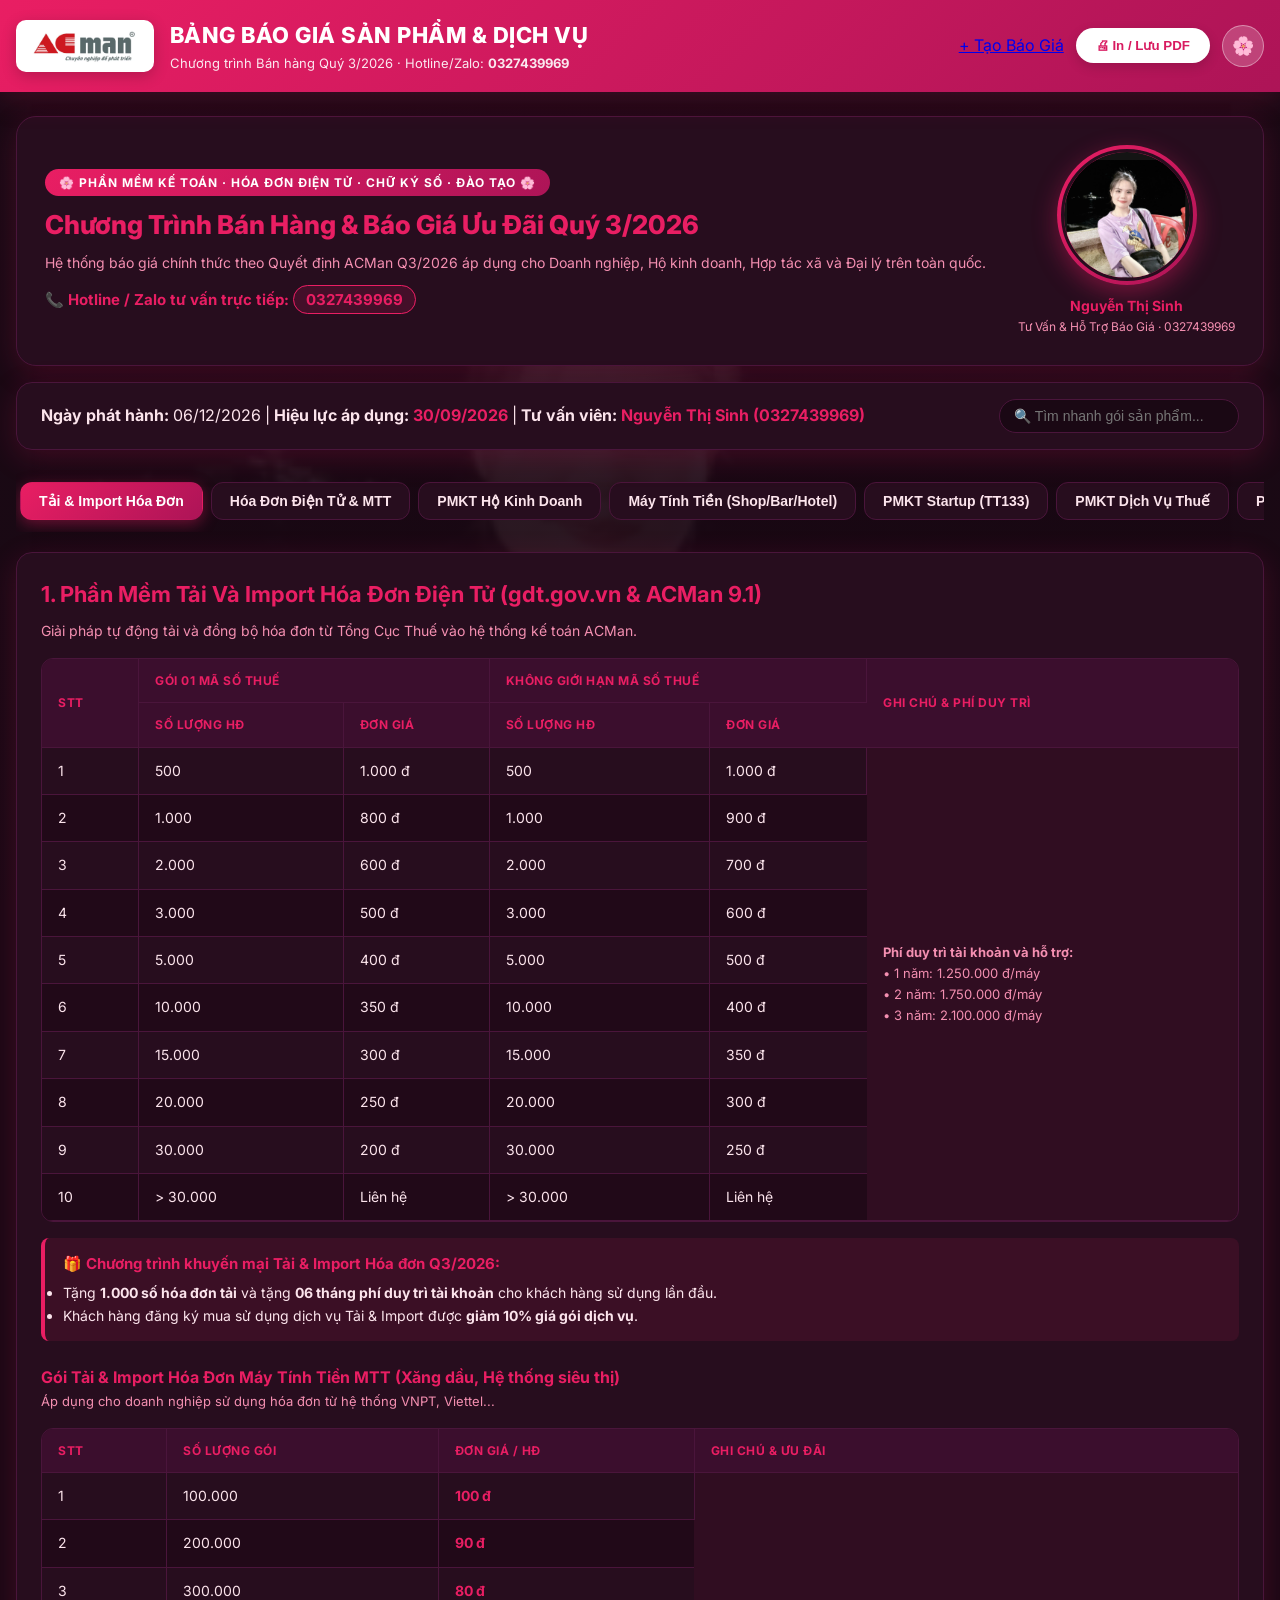
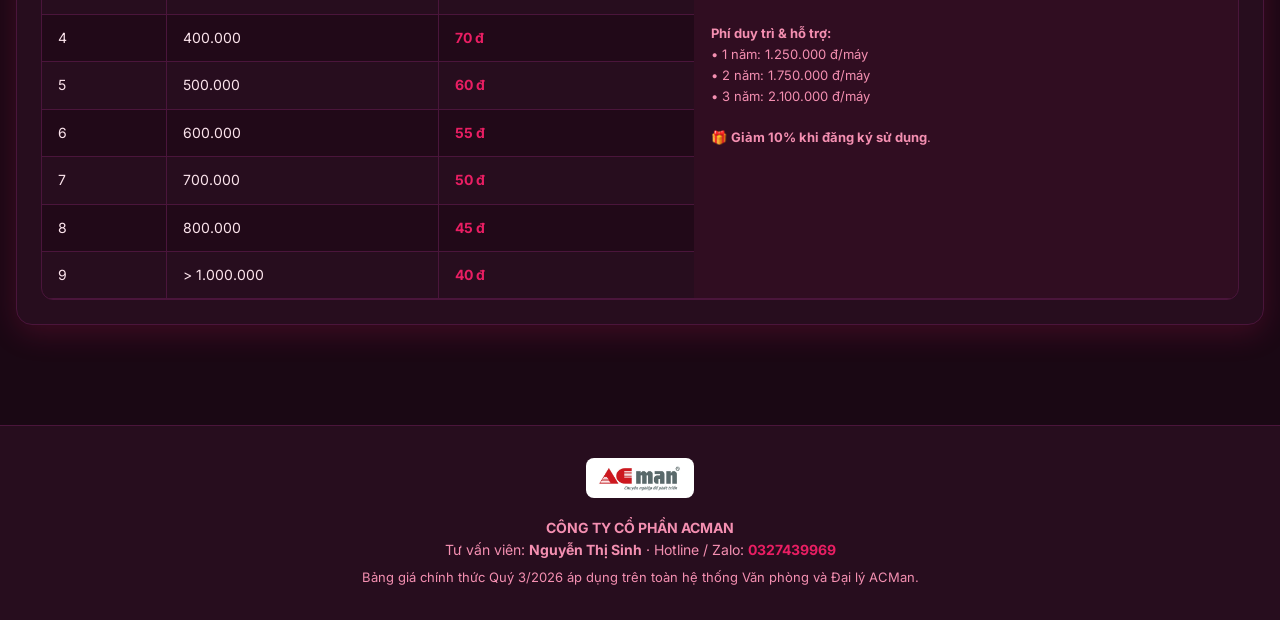
==== index.html @ 2ea43ef1 "Add files via upload" ====
<!DOCTYPE html>
<html lang="vi">
<head>
  <meta charset="UTF-8">
  <meta name="viewport" content="width=device-width, initial-scale=1.0">
  <title>BẢNG BÁO GIÁ ACMAN - QUÝ 3/2026 (HỒNG CÁNH SEN)</title>
  <link rel="preconnect" href="https://fonts.googleapis.com">
  <link href="https://fonts.googleapis.com/css2?family=Inter:wght@400;500;600;700;800&display=swap" rel="stylesheet">
  <link rel="stylesheet" href="assets/style.css">
</head>
<body>

  <!-- HEADER HEADER HỒNG CÁNH SEN DÙNG LOGO MỚI -->
  <header class="site-header">
    <div class="container">
      <div class="brand-row">
        <div class="brand-title">
          <img src="assets/logo.png" alt="ACMan Logo - Chuyên nghiệp để phát triển" class="header-logo-img">
          <div class="brand-text">
            <h1>BẢNG BÁO GIÁ SẢN PHẨM & DỊCH VỤ</h1>
            <p>Chương trình Bán hàng Quý 3/2026 · Hotline/Zalo: <strong>0327439969</strong></p>
          </div>
        </div>
        <div class="header-actions">
          <a href="dai-ly-bao-gia.html" class="btn-tao-bao-gia">+ Tạo Báo Giá</a>
          <button class="btn-action" data-action="print">🖨 In / Lưu PDF</button>
          <button class="theme-toggle" title="Đổi giao diện sáng/tối">🌸</button>
        </div>
      </div>
    </div>
  </header>

  <main class="container">
    <!-- HERO CARD VỚI ẢNH ĐẠI DIỆN NGUYỄN THỊ SINH -->
    <div class="hero-card">
      <div class="hero-content">
        <span class="eyebrow">🌸 PHẦN MỀM KẾ TOÁN · HÓA ĐƠN ĐIỆN TỬ · CHỮ KÝ SỐ · ĐÀO TẠO 🌸</span>
        <h2>Chương Trình Bán Hàng & Báo Giá Ưu Đãi Quý 3/2026</h2>
        <p class="lede">Hệ thống báo giá chính thức theo Quyết định ACMan Q3/2026 áp dụng cho Doanh nghiệp, Hộ kinh doanh, Hợp tác xã và Đại lý trên toàn quốc.</p>
        <div style="margin-top: 14px; font-weight: 700; font-size: 15px; color: var(--primary-accent);">
          📞 Hotline / Zalo tư vấn trực tiếp: <a href="tel:0327439969" style="color:var(--primary-accent); text-decoration:none; background:rgba(233,30,99,0.15); padding:4px 12px; border-radius:15px; border:1px solid var(--primary-accent);">0327439969</a>
        </div>
      </div>

      <!-- KHUNG ẢNH ĐẠI DIỆN NGUYỄN THỊ SINH -->
      <div class="hero-avatar-box">
        <div class="avatar-img-frame">
          <img src="assets/bg_person.png" alt="Nguyễn Thị Sinh - ACMan" class="avatar-img">
        </div>
        <div class="avatar-name">Nguyễn Thị Sinh</div>
        <div class="avatar-role">Tư Vấn & Hỗ Trợ Báo Giá · 0327439969</div>
      </div>
    </div>

    <!-- KHU VỰC TÌM KIẾM NHANH & NGÀY ÁP DỤNG -->
    <div class="section-card" style="margin-top:16px; padding:16px 24px; display:flex; justify-content:space-between; align-items:center; flex-wrap:wrap; gap:12px;">
      <div>
        <strong>Ngày phát hành:</strong> <span data-quote-issue>18/08/2026</span> | 
        <strong>Hiệu lực áp dụng:</strong> <span data-quote-expiry style="color:var(--primary-accent); font-weight:700;">30/09/2026</span> |
        <strong>Tư vấn viên:</strong> <span style="color:var(--primary-accent); font-weight:700;">Nguyễn Thị Sinh (0327439969)</span>
      </div>
      <div>
        <input type="text" id="search-input" placeholder="🔍 Tìm nhanh gói sản phẩm..." style="padding: 8px 14px; border-radius: 20px; border: 1px solid var(--border-color); background: var(--bg-color); color: var(--text-main); font-size: 14px; outline: none; width: 240px;">
      </div>
    </div>

    <!-- TABS NAVIGATION (12 TAB SẢN PHẨM QUÝ 3/2026) -->
    <nav class="tabs-wrap">
      <button class="tab-btn active" data-tab="tab-sme">Tải & Import Hóa Đơn</button>
      <button class="tab-btn" data-tab="tab-hddt">Hóa Đơn Điện Tử & MTT</button>
      <button class="tab-btn" data-tab="tab-hkd">PMKT Hộ Kinh Doanh</button>
      <button class="tab-btn" data-tab="tab-mtt">Máy Tính Tiền (Shop/Bar/Hotel)</button>
      <button class="tab-btn" data-tab="tab-startup">PMKT Startup (TT133)</button>
      <button class="tab-btn" data-tab="tab-dvkt">PMKT Dịch Vụ Thuế</button>
      <button class="tab-btn" data-tab="tab-dn">PMKT Doanh Nghiệp (TT99/SME)</button>
      <button class="tab-btn" data-tab="tab-htx">PMKT Hợp Tác Xã (TT71)</button>
      <button class="tab-btn" data-tab="tab-quytu">PMKT Quản Lý Quỹ (TT90)</button>
      <button class="tab-btn" data-tab="tab-daotao">Khóa Đào Tạo Kế Toán</button>
      <button class="tab-btn" data-tab="tab-cks">Chữ Ký Số & e-Contract</button>
      <button class="tab-btn" data-tab="tab-khoinghiep">Gói Khởi Nghiệp Q3/2026</button>
      <button class="tab-btn" data-tab="tab-chinhsach">Chính Sách & Khen Thưởng</button>
    </nav>

    <!-- ==================== 1. TẢI VÀ IMPORT HÓA ĐƠN ==================== -->
    <section id="tab-sme" class="tab-panel active">
      <div class="section-card">
        <div class="product-detail-head">
          <h3>1. Phần Mềm Tải Và Import Hóa Đơn Điện Tử (gdt.gov.vn & ACMan 9.1)</h3>
          <p>Giải pháp tự động tải và đồng bộ hóa đơn từ Tổng Cục Thuế vào hệ thống kế toán ACMan.</p>
        </div>

        <div class="table-scroll">
          <table>
            <thead>
              <tr>
                <th rowspan="2">STT</th>
                <th colspan="2">Gói 01 Mã Số Thuế</th>
                <th colspan="2">Không Giới Hạn Mã Số Thuế</th>
                <th rowspan="2">Ghi Chú & Phí Duy Trì</th>
              </tr>
              <tr>
                <th>Số lượng HĐ</th>
                <th>Đơn giá</th>
                <th>Số lượng HĐ</th>
                <th>Đơn giá</th>
              </tr>
            </thead>
            <tbody>
              <tr>
                <td>1</td><td>500</td><td>1.000 đ</td><td>500</td><td>1.000 đ</td>
                <td class="note-cell" rowspan="10">
                  <strong>Phí duy trì tài khoản và hỗ trợ:</strong><br>
                  • 1 năm: 1.250.000 đ/máy<br>
                  • 2 năm: 1.750.000 đ/máy<br>
                  • 3 năm: 2.100.000 đ/máy
                </td>
              </tr>
              <tr><td>2</td><td>1.000</td><td>800 đ</td><td>1.000</td><td>900 đ</td></tr>
              <tr><td>3</td><td>2.000</td><td>600 đ</td><td>2.000</td><td>700 đ</td></tr>
              <tr><td>4</td><td>3.000</td><td>500 đ</td><td>3.000</td><td>600 đ</td></tr>
              <tr><td>5</td><td>5.000</td><td>400 đ</td><td>5.000</td><td>500 đ</td></tr>
              <tr><td>6</td><td>10.000</td><td>350 đ</td><td>10.000</td><td>400 đ</td></tr>
              <tr><td>7</td><td>15.000</td><td>300 đ</td><td>15.000</td><td>350 đ</td></tr>
              <tr><td>8</td><td>20.000</td><td>250 đ</td><td>20.000</td><td>300 đ</td></tr>
              <tr><td>9</td><td>30.000</td><td>200 đ</td><td>30.000</td><td>250 đ</td></tr>
              <tr><td>10</td><td>&gt; 30.000</td><td>Liên hệ</td><td>&gt; 30.000</td><td>Liên hệ</td></tr>
            </tbody>
          </table>
        </div>

        <div class="promo-box">
          <h4>🎁 Chương trình khuyến mại Tải & Import Hóa đơn Q3/2026:</h4>
          <ul>
            <li>Tặng <strong>1.000 số hóa đơn tải</strong> và tặng <strong>06 tháng phí duy trì tài khoản</strong> cho khách hàng sử dụng lần đầu.</li>
            <li>Khách hàng đăng ký mua sử dụng dịch vụ Tải & Import được <strong>giảm 10% giá gói dịch vụ</strong>.</li>
          </ul>
        </div>

        <!-- BẢNG TẢI MTT XĂNG DẦU -->
        <h4 style="margin-top:24px; color:var(--primary-accent);">Gói Tải & Import Hóa Đơn Máy Tính Tiền MTT (Xăng dầu, Hệ thống siêu thị)</h4>
        <p style="font-size:13px; color:var(--text-muted); margin-bottom:10px;">Áp dụng cho doanh nghiệp sử dụng hóa đơn từ hệ thống VNPT, Viettel...</p>
        <div class="table-scroll">
          <table>
            <thead>
              <tr>
                <th>STT</th>
                <th>Số lượng gói</th>
                <th>Đơn giá / HĐ</th>
                <th>Ghi Chú & Ưu Đãi</th>
              </tr>
            </thead>
            <tbody>
              <tr><td>1</td><td>100.000</td><td class="highlight-price">100 đ</td><td class="note-cell" rowspan="9"><strong>Phí duy trì & hỗ trợ:</strong><br>• 1 năm: 1.250.000 đ/máy<br>• 2 năm: 1.750.000 đ/máy<br>• 3 năm: 2.100.000 đ/máy<br><br>🎁 <strong>Giảm 10% khi đăng ký sử dụng</strong>.</td></tr>
              <tr><td>2</td><td>200.000</td><td class="highlight-price">90 đ</td></tr>
              <tr><td>3</td><td>300.000</td><td class="highlight-price">80 đ</td></tr>
              <tr><td>4</td><td>400.000</td><td class="highlight-price">70 đ</td></tr>
              <tr><td>5</td><td>500.000</td><td class="highlight-price">60 đ</td></tr>
              <tr><td>6</td><td>600.000</td><td class="highlight-price">55 đ</td></tr>
              <tr><td>7</td><td>700.000</td><td class="highlight-price">50 đ</td></tr>
              <tr><td>8</td><td>800.000</td><td class="highlight-price">45 đ</td></tr>
              <tr><td>9</td><td>&gt; 1.000.000</td><td class="highlight-price">40 đ</td></tr>
            </tbody>
          </table>
        </div>
      </div>
    </section>

    <!-- ==================== 2. HÓA ĐƠN ĐIỆN TỬ & MTT ==================== -->
    <section id="tab-hddt" class="tab-panel">
      <div class="section-card">
        <div class="product-detail-head">
          <h3>2. Hóa Đơn Điện Tử, Chứng Từ TNCN, PXK Kiêm VCNB & HĐĐT MTT</h3>
          <p>Phát hành hóa đơn điện tử GTGT, chứng từ khấu trừ thuế TNCN, phiếu xuất kho kiêm vận chuyển nội bộ.</p>
        </div>

        <div class="table-scroll">
          <table>
            <thead>
              <tr>
                <th>STT</th>
                <th>Hóa đơn điện tử</th>
                <th>Chứng từ TNCN</th>
                <th>PXK kiêm VCNB</th>
                <th>Ghi chú</th>
              </tr>
            </thead>
            <tbody>
              <tr>
                <td>1</td>
                <td>50 – 500: <strong>1.000 đ/HĐ</strong></td>
                <td>50 – 300: <strong>3.000 đ/HĐ</strong></td>
                <td>50 – 300: <strong>3.000 đ/HĐ</strong></td>
                <td class="note-cell" rowspan="6">
                  <strong>Phí khởi tạo, duy trì, bảo hành:</strong> 500.000 đ/năm.<br>
                  <em>(Miễn phí duy trì khi sử dụng kèm PM kế toán ACMan)</em>
                </td>
              </tr>
              <tr>
                <td>2</td>
                <td>500 – 1.000: <strong>800 đ/HĐ</strong></td>
                <td>300 – 1.000: <strong>2.000 đ/HĐ</strong></td>
                <td>300 – 1.000: <strong>2.000 đ/HĐ</strong></td>
              </tr>
              <tr>
                <td>3</td>
                <td>1.000 – 5.000: <strong>600 đ/HĐ</strong></td>
                <td>1.000 – 5.000: <strong>1.500 đ/HĐ</strong></td>
                <td>1.000 – 5.000: <strong>1.500 đ/HĐ</strong></td>
              </tr>
              <tr>
                <td>4</td>
                <td>5.000 – 10.000: <strong>500 đ/HĐ</strong></td>
                <td>5.000 – 10.000: <strong>1.000 đ/HĐ</strong></td>
                <td>5.000 – 10.000: <strong>1.000 đ/HĐ</strong></td>
              </tr>
              <tr>
                <td>5</td>
                <td>10.000 – 20.000: <strong>400 đ/HĐ</strong></td>
                <td>10.000 – 20.000: <strong>800 đ/HĐ</strong></td>
                <td>10.000 – 20.000: <strong>800 đ/HĐ</strong></td>
              </tr>
              <tr>
                <td>6</td>
                <td>&gt; 20.000: <strong>300 đ/HĐ</strong></td>
                <td>&gt; 20.000: <strong>600 đ/HĐ</strong></td>
                <td>&gt; 20.000: <strong>Liên hệ 0327439969</strong></td>
              </tr>
            </tbody>
          </table>
        </div>

        <h4 style="margin-top:24px; color:var(--primary-accent);">Bảng Giá Hóa Đơn Điện Tử Khởi Tạo Từ Máy Tính Tiền (MTT)</h4>
        <div class="table-scroll">
          <table>
            <thead>
              <tr>
                <th>STT</th><th>Số lượng</th><th>Đơn giá</th><th>Thành tiền</th>
                <th>STT</th><th>Số lượng</th><th>Đơn giá</th><th>Thành tiền</th>
                <th>Ghi chú</th>
              </tr>
            </thead>
            <tbody>
              <tr><td>1</td><td>500</td><td>500 đ</td><td>250.000 đ</td><td>7</td><td>100.000</td><td>135 đ</td><td>13.500.000 đ</td><td class="note-cell" rowspan="6">Phí khởi tạo, duy trì: 500.000 đ/năm.<br><em>(Miễn phí khi dùng PM MTT / PMKT ACMan)</em></td></tr>
              <tr><td>2</td><td>3.000</td><td>450 đ</td><td>1.350.000 đ</td><td>8</td><td>200.000</td><td>130 đ</td><td>26.000.000 đ</td></tr>
              <tr><td>3</td><td>5.000</td><td>300 đ</td><td>1.500.000 đ</td><td>9</td><td>300.000</td><td>125 đ</td><td>37.500.000 đ</td></tr>
              <tr><td>4</td><td>10.000</td><td>250 đ</td><td>2.500.000 đ</td><td>10</td><td>400.000</td><td>120 đ</td><td>48.000.000 đ</td></tr>
              <tr><td>5</td><td>20.000</td><td>200 đ</td><td>4.000.000 đ</td><td>11</td><td>500.000</td><td>100 đ</td><td>50.000.000 đ</td></tr>
              <tr><td>6</td><td>50.000</td><td>150 đ</td><td>7.500.000 đ</td><td>12</td><td>&gt; 500.000</td><td colspan="2">Liên hệ kinh doanh: 0327439969</td></tr>
            </tbody>
          </table>
        </div>
      </div>
    </section>

    <!-- ==================== 3. PMKT HỘ KINH DOANH ==================== -->
    <section id="tab-hkd" class="tab-panel">
      <div class="section-card">
        <div class="product-detail-head">
          <h3>3. Phần Mềm Kế Toán Hộ Kinh Doanh (HKD)</h3>
          <p>Phần mềm bán hàng, xuất hóa đơn điện tử, HĐ MTT, khai thuế và lập sổ sách kế toán HKD.</p>
        </div>

        <h4 style="color:var(--primary-accent); margin-bottom:12px;">A. Mức Doanh Thu &lt;= 3 Tỷ / Năm</h4>
        <div class="table-scroll">
          <table>
            <thead>
              <tr>
                <th>Thời gian sử dụng</th>
                <th>Đơn bản quyền</th>
                <th>Số lượng HĐ tặng</th>
                <th>Số máy cài</th>
                <th>Tặng Chữ Ký Số</th>
                <th>Tính năng & Dịch vụ</th>
              </tr>
            </thead>
            <tbody>
              <tr><td><strong>01 Năm</strong></td><td class="highlight-price">1.800.000 đ</td><td>1.500 HĐ</td><td>1 máy</td><td>Tặng CKS 3 năm</td><td rowspan="3" class="note-cell">• Bán hàng, xuất HĐĐT, HĐ MTT<br>• Tích hợp khai thuế & sổ sách HKD<br>• Dịch vụ hỗ trợ khai thuế: <strong>4.500.000 đ/quý</strong></td></tr>
              <tr><td><strong>02 Năm</strong></td><td class="highlight-price">3.100.000 đ</td><td>1.500 HĐ</td><td>1 máy</td><td>Tặng CKS 3 năm</td></tr>
              <tr><td><strong>03 Năm</strong></td><td class="highlight-price">4.200.000 đ</td><td>1.500 HĐ</td><td>1 máy</td><td>Tặng CKS 3 năm</td></tr>
            </tbody>
          </table>
        </div>

        <h4 style="color:var(--primary-accent); margin-top:24px; margin-bottom:12px;">B. Mức Doanh Thu &gt; 3 Tỷ / Năm</h4>
        <div class="table-scroll">
          <table>
            <thead>
              <tr>
                <th>Thời gian sử dụng</th>
                <th>Đơn bản quyền</th>
                <th>Số lượng HĐ tặng</th>
                <th>Số máy cài</th>
                <th>Tặng Chữ Ký Số</th>
                <th>Dịch vụ hỗ trợ khai thuế</th>
              </tr>
            </thead>
            <tbody>
              <tr><td><strong>01 Năm</strong></td><td class="highlight-price">2.500.000 đ</td><td>3.000 HĐ</td><td>2 máy</td><td>Tặng CKS 3 năm</td><td rowspan="3" class="note-cell">3.000.000 đ/tháng<br><em>(Khảo sát chi tiết rồi thống nhất giá)</em></td></tr>
              <tr><td><strong>02 Năm</strong></td><td class="highlight-price">4.200.000 đ</td><td>3.000 HĐ</td><td>2 máy</td><td>Tặng CKS 3 năm</td></tr>
              <tr><td><strong>03 Năm</strong></td><td class="highlight-price">6.000.000 đ</td><td>3.000 HĐ</td><td>2 máy</td><td>Tặng CKS 3 năm</td></tr>
            </tbody>
          </table>
        </div>
      </div>
    </section>

    <!-- ==================== 4. PM MÁY TÍNH TIỀN ==================== -->
    <section id="tab-mtt" class="tab-panel">
      <div class="section-card">
        <div class="product-detail-head">
          <h3>4. Phần Mềm Máy Tính Tiền ACMan 9.1 (Shop / Bar / Hotel)</h3>
          <p>Phần mềm tính tiền chuyên dụng tích hợp hóa đơn điện tử cho siêu thị, nhà hàng, khách sạn.</p>
        </div>

        <div class="table-scroll">
          <table>
            <thead>
              <tr>
                <th>Tên sản phẩm</th>
                <th>Gói 1.000 bản ghi</th>
                <th>Gói 3.000 bản ghi</th>
                <th>Gói Full bản ghi</th>
                <th>Chương trình ưu đãi Q3/2026</th>
              </tr>
            </thead>
            <tbody>
              <tr>
                <td><strong>ACMan Shop 9.1</strong><br><small>(Siêu thị, shop, tạp hóa...)</small></td>
                <td>
                  Niêm yết: 2.000.000 đ<br>
                  <strong class="highlight-price">KM: 1.000.000 đ</strong>
                </td>
                <td>
                  Niêm yết: 3.000.000 đ<br>
                  <strong class="highlight-price">KM: 1.500.000 đ</strong>
                </td>
                <td>
                  Niêm yết: 5.000.000 đ<br>
                  <strong class="highlight-price">KM: 2.500.000 đ</strong>
                </td>
                <td class="note-cell" rowspan="3">
                  🎁 <strong>Giảm 50% khi mua cùng PMKT</strong><br>
                  🎁 Tặng dữ liệu Online<br>
                  • Tặng 1.000 hóa đơn điện tử<br>
                  • Cài thêm máy: 1.000.000 đ/máy
                </td>
              </tr>
              <tr>
                <td><strong>ACMan Bar 9.1</strong><br><small>(Nhà hàng, bia hơi, café...)</small></td>
                <td>
                  Niêm yết: 2.000.000 đ<br>
                  <strong class="highlight-price">KM: 1.000.000 đ</strong>
                </td>
                <td>
                  Niêm yết: 3.000.000 đ<br>
                  <strong class="highlight-price">KM: 1.500.000 đ</strong>
                </td>
                <td>
                  Niêm yết: 5.000.000 đ<br>
                  <strong class="highlight-price">KM: 2.500.000 đ</strong>
                </td>
              </tr>
              <tr>
                <td><strong>ACMan Hotel 9.1</strong><br><small>(Khách sạn, nhà nghỉ, spa...)</small></td>
                <td>
                  Niêm yết: 2.000.000 đ<br>
                  <strong class="highlight-price">KM: 1.000.000 đ</strong>
                </td>
                <td>
                  Niêm yết: 3.000.000 đ<br>
                  <strong class="highlight-price">KM: 1.500.000 đ</strong>
                </td>
                <td>
                  Niêm yết: 5.000.000 đ<br>
                  <strong class="highlight-price">KM: 2.500.000 đ</strong>
                </td>
              </tr>
            </tbody>
          </table>
        </div>
      </div>
    </section>

    <!-- ==================== 5. PMKT STARTUP (TT133) ==================== -->
    <section id="tab-startup" class="tab-panel">
      <div class="section-card">
        <div class="product-detail-head">
          <h3>5. Phần Mềm Kế Toán Doanh Nghiệp Startup (Thông tư 133/2016/TT-BTC)</h3>
          <p>Dành riêng cho doanh nghiệp mới thành lập &lt;= 3 năm.</p>
        </div>

        <div class="table-scroll">
          <table>
            <thead>
              <tr>
                <th>Gói sản phẩm</th>
                <th>Giá mua mới</th>
                <th>Số lượng bản ghi</th>
                <th>Hóa đơn tặng</th>
                <th>Số máy cài</th>
                <th>Tặng Chữ Ký Số</th>
                <th>Ưu Đãi Kèm Theo</th>
              </tr>
            </thead>
            <tbody>
              <tr>
                <td><strong>Startup 1.000</strong></td>
                <td class="highlight-price">2.000.000 đ</td>
                <td>1.000 bản ghi</td>
                <td>500 HĐ</td>
                <td>1 máy</td>
                <td>Tặng CKS 1 năm</td>
                <td class="note-cell" rowspan="3">
                  🎁 Tặng 02 Data Online<br>
                  🎁 Tặng gói tải & import 1.000 HĐ + 1 năm phí duy trì tài khoản<br>
                  • Phí cài thêm máy: 2.000.000 đ/máy<br>
                  • Phí nâng cấp bảo trì: 50% phí ban đầu
                </td>
              </tr>
              <tr>
                <td><strong>Startup 3.000</strong></td>
                <td class="highlight-price">3.000.000 đ</td>
                <td>3.000 bản ghi</td>
                <td>500 HĐ</td>
                <td>1 máy</td>
                <td>Tặng CKS 1 năm</td>
              </tr>
              <tr>
                <td><strong>Startup 5.000</strong></td>
                <td class="highlight-price">5.000.000 đ</td>
                <td>Full bản ghi</td>
                <td>500 HĐ</td>
                <td>2 máy</td>
                <td>Tặng CKS 3 năm</td>
              </tr>
            </tbody>
          </table>
        </div>
      </div>
    </section>

    <!-- ==================== 6. PMKT DỊCH VỤ THUẾ ==================== -->
    <section id="tab-dvkt" class="tab-panel">
      <div class="section-card">
        <div class="product-detail-head">
          <h3>6. Phần Mềm Kế Toán Cho Cá Nhân & Doanh Nghiệp Làm Dịch Vụ Kế Toán</h3>
          <p>Giải pháp quản lý kế toán đa công ty chuyên dụng cho dịch vụ thuế.</p>
        </div>

        <div class="table-scroll">
          <table>
            <thead>
              <tr>
                <th>Nội dung gói</th>
                <th>Gói Startup Cá Nhân</th>
                <th>Gói Cá Nhân Dịch Vụ</th>
                <th>Gói Doanh Nghiệp Dịch Vụ</th>
              </tr>
            </thead>
            <tbody>
              <tr><td><strong>Giá mua mới</strong></td><td class="highlight-price">2.000.000 đ</td><td class="highlight-price">5.000.000 đ</td><td class="highlight-price">10.000.000 đ</td></tr>
              <tr><td><strong>Số lượng MST quản lý</strong></td><td>2 MST</td><td>Không giới hạn (Full)</td><td>Không giới hạn (Full)</td></tr>
              <tr><td><strong>Dữ liệu Online tặng</strong></td><td>2 Data</td><td>5 Data</td><td>10 Data</td></tr>
              <tr><td><strong>Số máy sử dụng</strong></td><td>1 máy</td><td>1 máy</td><td>2 máy</td></tr>
              <tr><td><strong>Hóa đơn tặng</strong></td><td>-</td><td>1.000 HĐ</td><td>1.000 HĐ</td></tr>
              <tr><td><strong>Phí nâng cấp bảo trì/năm</strong></td><td>1.000.000 đ</td><td>2.500.000 đ</td><td>5.000.000 đ</td></tr>
              <tr>
                <td><strong>Ghi chú & Tùy chọn mở rộng</strong></td>
                <td colspan="3" class="note-cell">
                  • Tặng gói tải & import 1.000 hóa đơn + 1 năm phí duy trì<br>
                  • Thêm máy Full MST: 5.000.000 đ/máy | Thêm MST Offline: 500.000 đ/MST<br>
                  • Thêm 01 Data Online: 500.000 đ/Data (hoặc gói 2.000.000 đ/10 Data)<br>
                  • <strong>Gói đặc biệt:</strong> 1.000.000 đ/01 máy; 01 MST, 01 Data Online, Tải & Import không giới hạn/năm (khi đăng ký &gt;= 5 MST).
                </td>
              </tr>
            </tbody>
          </table>
        </div>
      </div>
    </section>

    <!-- ==================== 7. PMKT DOANH NGHIỆP ==================== -->
    <section id="tab-dn" class="tab-panel">
      <div class="section-card">
        <div class="product-detail-head">
          <h3>7. PMKT Doanh Nghiệp Hoạt Động (TT133, TT99/2025/TT-BTC & FDI)</h3>
          <p>Phiên bản kế toán song ngữ Việt - Anh - Nhật cập nhật Thông tư mới nhất.</p>
        </div>

        <div class="table-scroll">
          <table>
            <thead>
              <tr>
                <th>Thông số gói</th>
                <th>ACMan SME 9.1</th>
                <th>TT99 9.1 (Mới)</th>
                <th>ACMan TT99 FDI</th>
              </tr>
            </thead>
            <tbody>
              <tr><td><strong>Giá mua mới</strong></td><td class="highlight-price">6.000.000 đ</td><td class="highlight-price">8.000.000 đ</td><td class="highlight-price">2.500 USD</td></tr>
              <tr><td><strong>Số bản ghi</strong></td><td>Full bản ghi</td><td>Full bản ghi</td><td>Full bản ghi</td></tr>
              <tr><td><strong>Số máy cài ban đầu</strong></td><td>2 máy</td><td>3 máy</td><td>3 máy</td></tr>
              <tr><td><strong>Cài thêm máy mới</strong></td><td>2.000.000 đ/máy</td><td>3.000.000 đ/máy</td><td>5.000.000 đ/máy</td></tr>
              <tr><td><strong>Phí nâng cấp bảo trì/máy</strong></td><td>2.000.000 đ (máy 2+: 1.5tr)</td><td>3.000.000 đ (máy 2+: 2tr)</td><td>5.000.000 đ (máy 2+: 3tr)</td></tr>
              <tr>
                <td><strong>Ưu đãi đi kèm</strong></td>
                <td colspan="3" class="note-cell">
                  🎁 Tặng 02 Data Online + Tặng gói Tải & Import 1.000 HĐ (1 năm duy trì).<br>
                  🎁 Giảm 10% khi gia hạn NCBT 2 năm liền | Giảm 20% khi gia hạn NCBT 3 năm liền.
                </td>
              </tr>
            </tbody>
          </table>
        </div>
      </div>
    </section>

    <!-- ==================== 8. PMKT HỢP TÁC XÃ ==================== -->
    <section id="tab-htx" class="tab-panel">
      <div class="section-card">
        <div class="product-detail-head">
          <h3>8. Phần Mềm Kế Toán Hợp Tác Xã (Thông tư 71/2024/TT-BTC)</h3>
          <p>Phần mềm kế toán chuẩn hóa chế độ kế toán Hợp tác xã mới nhất.</p>
        </div>

        <div class="table-scroll">
          <table>
            <thead>
              <tr>
                <th>Tên gói</th>
                <th>Giá mua mới</th>
                <th>Số bản ghi</th>
                <th>Hóa đơn tặng</th>
                <th>Số máy cài</th>
                <th>Phí nâng cấp bảo trì</th>
              </tr>
            </thead>
            <tbody>
              <tr><td><strong>HTX 1.000</strong></td><td class="highlight-price">2.000.000 đ</td><td>1.000 bản ghi</td><td>100 HĐ</td><td>1 máy</td><td>1.000.000 đ/năm</td></tr>
              <tr><td><strong>HTX 3.000</strong></td><td class="highlight-price">3.000.000 đ</td><td>3.000 bản ghi</td><td>100 HĐ</td><td>1 máy</td><td>1.500.000 đ/năm</td></tr>
              <tr><td><strong>HTX 5.000</strong></td><td class="highlight-price">5.000.000 đ</td><td>Full bản ghi</td><td>100 HĐ</td><td>2 máy</td><td>2.500.000 đ/năm</td></tr>
              <tr><td><strong>HTX Full</strong></td><td class="highlight-price">Liên hệ 0327439969</td><td>Full bản ghi</td><td>Khuyến mại</td><td>Thỏa thuận</td><td>50% năm đầu</td></tr>
            </tbody>
          </table>
        </div>
      </div>
    </section>

    <!-- ==================== 9. PMKT QUẢN LÝ QUỸ ==================== -->
    <section id="tab-quytu" class="tab-panel">
      <div class="section-card">
        <div class="product-detail-head">
          <h3>9. PMKT Quản Lý Quỹ Tài Chính (Thông tư 90/2021/TT-BTC)</h3>
          <p>Chuyên dụng quản lý các quỹ tài chính nhà nước và ngoài ngân sách.</p>
        </div>

        <div class="table-scroll">
          <table>
            <thead>
              <tr>
                <th>Gói sản phẩm</th>
                <th>Giá mua mới</th>
                <th>Số máy cài</th>
                <th>Cài thêm máy</th>
                <th>Ghi chú & Ưu đãi</th>
              </tr>
            </thead>
            <tbody>
              <tr><td><strong>ACMan TT 90 - Gói 1</strong></td><td class="highlight-price">8.000.000 đ</td><td>1 máy</td><td>5.000.000 đ/máy</td><td class="note-cell" rowspan="3">🎁 Tặng 01 Dữ liệu Online<br>🎁 Tặng gói tải & import 1.000 HĐ + 1 năm duy trì<br>• Phí nâng cấp bảo trì bằng 50% phí năm đầu.</td></tr>
              <tr><td><strong>ACMan TT 90 - Gói 2</strong></td><td class="highlight-price">13.000.000 đ</td><td>2 máy</td><td>5.000.000 đ/máy</td></tr>
              <tr><td><strong>ACMan TT 90 - Gói 3</strong></td><td class="highlight-price">18.000.000 đ</td><td>3 máy</td><td>5.000.000 đ/máy</td></tr>
            </tbody>
          </table>
        </div>
      </div>
    </section>

    <!-- ==================== 10. ĐÀO TẠO KẾ TOÁN ==================== -->
    <section id="tab-daotao" class="tab-panel">
      <div class="section-card">
        <div class="product-detail-head">
          <h3>10. Khóa Đào Tạo Kế Toán & Đào Tạo Nghề Dịch Vụ Kế Toán</h3>
          <p>Các chương trình đào tạo kế toán thực hành & phát triển nghề dịch vụ kế toán chuyên nghiệp.</p>
        </div>

        <h4 style="color:var(--primary-accent); margin-bottom:12px;">A. Khóa Học Kế Toán Cho Người Mới Bắt Đầu (Online)</h4>
        <div class="table-scroll">
          <table>
            <thead>
              <tr>
                <th>STT</th><th>Tên khóa học</th><th>Học phí Online</th><th>Nội dung & Quyền lợi</th>
              </tr>
            </thead>
            <tbody>
              <tr><td>1</td><td><strong>Kế toán máy ACMan</strong></td><td class="highlight-price">300.000 đ</td><td class="note-cell" rowspan="3">• Cấp ID học tự động Online + Bản quyền SV 500<br>• Hỗ trợ giải đáp thứ 5 hàng tuần<br>• Giảm 20% khi giới thiệu 1 học viên mới<br>🌸 <strong>Gói Combo 3 khóa học: 1.880.000 đ</strong> (Đã gồm tài liệu thực hành 380k)</td></tr>
              <tr><td>2</td><td><strong>Phòng kế toán ảo</strong></td><td class="highlight-price">1.500.000 đ</td></tr>
              <tr><td>3</td><td><strong>Tổ chức công tác kế toán</strong></td><td class="highlight-price">1.000.000 đ</td></tr>
            </tbody>
          </table>
        </div>

        <h4 style="color:var(--primary-accent); margin-top:24px; margin-bottom:12px;">B. Khóa Đào Tạo Nghề Dịch Vụ Kế Toán, Thuế Chuyên Nghiệp</h4>
        <div class="promo-box">
          <h4>🎓 Học phí toàn khóa: 11.000.000 VNĐ (Hình thức: 10 buổi Online + 2 ngày Offline + 2 năm hỗ trợ)</h4>
          <ul class="feature-list">
            <li>Tặng bản quyền ACMan 9.1 & ACMan SME (02 Data Online) + Gói Tải Import 1.000 HĐ.</li>
            <li>Bộ MẪU hồ sơ tổ chức công tác kế toán, quy chế tiền lương nhân sự thực tế.</li>
            <li>Bộ MẪU quy trình quyết toán thuế, hợp đồng dịch vụ kế toán chuẩn.</li>
            <li>Ebook văn bản pháp luật thuế & kế toán cập nhật hàng tuần.</li>
            <li>Cam kết hoàn tiền nếu không phù hợp. Hotline tư vấn: <strong>0327439969</strong></li>
          </ul>
        </div>
      </div>
    </section>

    <!-- ==================== 11. CHỮ KÝ SỐ & E-CONTRACT ==================== -->
    <section id="tab-cks" class="tab-panel">
      <div class="section-card">
        <div class="product-detail-head">
          <h3>11. Chữ Ký Số, Bảo Hiểm Xã Hội & Hợp Đồng Điện Tử (e-Contract)</h3>
          <p>Giải pháp chữ ký số Token/Web, phần mềm e-BHXH và chứng thực hợp đồng điện tử.</p>
        </div>

        <h4 style="color:var(--primary-accent); margin-bottom:12px;">A. Chữ Ký Số & Bảo Hiểm Xã Hội (Thời gian: 36 tháng)</h4>
        <div class="table-scroll">
          <table>
            <thead>
              <tr>
                <th>Tên dịch vụ</th><th>Thời hạn</th><th>Giá đăng ký mới</th><th>Giá gia hạn</th><th>Hồ sơ yêu cầu</th>
              </tr>
            </thead>
            <tbody>
              <tr><td><strong>EFY-CA</strong></td><td>36 tháng</td><td class="highlight-price">1.800.000 đ</td><td>1.600.000 đ</td><td class="note-cell" rowspan="3">Phiếu đăng ký + ĐKKD + Ảnh CCCD người đại diện. Hotline/Zalo: <strong>0327439969</strong></td></tr>
              <tr><td><strong>e-BHXH</strong></td><td>36 tháng</td><td class="highlight-price">1.500.000 đ</td><td>1.500.000 đ</td></tr>
              <tr><td><strong>INTRUST-CA</strong></td><td>36 tháng</td><td class="highlight-price">1.800.000 đ</td><td>1.600.000 đ</td></tr>
            </tbody>
          </table>
        </div>

        <h4 style="color:var(--primary-accent); margin-top:24px; margin-bottom:12px;">B. Hợp Đồng Điện Tử (e-Contract)</h4>
        <div class="table-scroll">
          <table>
            <thead>
              <tr>
                <th>Gói hợp đồng</th><th>Đơn giá gói</th><th>Phí khởi tạo</th><th>Phí xác thực HĐ Thương mại</th><th>Phí xác thực HĐ Lao động</th>
              </tr>
            </thead>
            <tbody>
              <tr><td><strong>e-contract 100</strong></td><td class="highlight-price">900.000 đ</td><td>2.000.000 đ</td><td>8.800 đ/lượt</td><td>4.000 đ/lượt</td></tr>
              <tr><td><strong>e-contract 500</strong></td><td class="highlight-price">4.000.000 đ</td><td>2.000.000 đ</td><td>8.800 đ/lượt</td><td>4.000 đ/lượt</td></tr>
              <tr><td><strong>e-contract Full</strong></td><td class="highlight-price">Liên hệ 0327439969</td><td>2.000.000 đ</td><td>Liên hệ</td><td>Liên hệ</td></tr>
            </tbody>
          </table>
        </div>
      </div>
    </section>

    <!-- ==================== 12. GÓI KHỞI NGHIỆP Q3/2026 ==================== -->
    <section id="tab-khoinghiep" class="tab-panel">
      <div class="section-card">
        <div class="product-detail-head">
          <h3>12. Gói Hỗ Trợ Doanh Nghiệp, HTX & Hộ Kinh Doanh Khởi Nghiệp (Quý 3/2026)</h3>
          <p>Chương trình đồng hành toàn diện dành riêng cho đơn vị mới thành lập trong Q3/2026.</p>
        </div>

        <div class="table-scroll">
          <table>
            <thead>
              <tr>
                <th>Đối tượng áp dụng</th>
                <th>Giá trọn gói Mua mới</th>
                <th>Quà tặng & Quyền lợi đi kèm</th>
                <th>Phí mở rộng & Nâng cấp</th>
              </tr>
            </thead>
            <tbody>
              <tr>
                <td><strong>DN Khởi Nghiệp (DN 3000)</strong></td>
                <td class="highlight-price">3.000.000 VNĐ</td>
                <td class="note-cell" rowspan="3">
                  🎁 Tặng 1 Dữ liệu Online<br>
                  🎁 Tặng 500 Hóa đơn điện tử<br>
                  🎁 Tặng 1.000 số Tải & Import Hóa đơn<br>
                  🎁 <strong>Tặng Chữ ký số thời hạn 3 năm</strong>
                </td>
                <td rowspan="3">
                  • Cài thêm máy: 2.000.000 đ/máy<br>
                  • Thêm dữ liệu online: 1.000.000 đ/máy<br>
                  • Phí bảo trì nâng cấp: 50% giá niêm yết
                </td>
              </tr>
              <tr>
                <td><strong>HTX Khởi Nghiệp (HTX 3000)</strong></td>
                <td class="highlight-price">3.000.000 VNĐ</td>
              </tr>
              <tr>
                <td><strong>HKD Khởi Nghiệp (HKD 3000)</strong></td>
                <td class="highlight-price">3.000.000 VNĐ</td>
              </tr>
            </tbody>
          </table>
        </div>
      </div>
    </section>

    <!-- ==================== 13. CHÍNH SÁCH & KHEN THƯỞNG ==================== -->
    <section id="tab-chinhsach" class="tab-panel">
      <div class="section-card">
        <div class="product-detail-head">
          <h3>13. Chính Sách Khuyến Mại & Khen Thưởng Đội Ngũ Kinh Doanh (Quý 3/2026)</h3>
          <p>Các chương trình hỗ trợ nâng cấp, bảo trì và chính sách khen thưởng đại lý, kinh doanh.</p>
        </div>

        <div class="promo-box">
          <h4>🌸 Ưu Đãi Nâng Cấp, Bảo Trì Doanh Nghiệp Trong Quý 3/2026:</h4>
          <ul class="feature-list">
            <li>Giảm 10% phí nâng cấp bảo trì phần mềm.</li>
            <li>Tặng gói Dữ liệu Online trị giá <strong>3.000.000 đ/năm</strong>.</li>
            <li>Tặng Bản quyền Sổ kế toán điện tử (1.200.000 đ/năm cho TT133; 2.000.000 đ/năm cho TT99).</li>
            <li>Khách hàng cũ giới thiệu khách mua mới được hưởng <strong>500.000 đ (hoặc 10% giá trị hợp đồng)</strong>. Liên hệ: <strong>0327439969 (Nguyễn Thị Sinh)</strong>.</li>
          </ul>
        </div>
      </div>
    </section>

  </main>

  <!-- FOOTER DÙNG LOGO ACMAN & ĐẠI DIỆN NGUYỄN THỊ SINH -->
  <footer class="site-footer">
    <div class="container">
      <img src="assets/logo.png" alt="ACMan Logo" class="footer-logo-img"><br>
      <strong>CÔNG TY CỔ PHẦN ACMAN</strong><br>
      Tư vấn viên: <strong>Nguyễn Thị Sinh</strong> · Hotline / Zalo: <strong style="color:var(--primary-accent);">0327439969</strong><br>
      <p style="font-size:13px; margin-top:6px;">Bảng giá chính thức Quý 3/2026 áp dụng trên toàn hệ thống Văn phòng và Đại lý ACMan.</p>
    </div>
  </footer>

  <script src="assets/script.js"></script>
</body>
</html>
---- assets/style.css ----
/* ============================================================
   BẢNG BÁO GIÁ ACMAN Q3/2026 — CHỦ ĐỀ HỒNG CÁNH SEN (LOTUS PINK)
   ============================================================ */

:root {
  /* Tông màu chủ đạo Hồng Cánh Sen (Lotus Pink Palette) */
  --primary: #d81b60;
  --primary-hover: #c2185b;
  --primary-light: #fce4ec;
  --primary-accent: #e91e63;
  --primary-gradient: linear-gradient(135deg, #e91e63 0%, #ad1457 100%);
  --secondary: #880e4f;
  
  /* Chế độ Tối (Dark mode - Mặc định) */
  --bg-color: #1a0814;
  --card-bg: #270d1e;
  --text-main: #fce4ec;
  --text-muted: #f48fb1;
  --border-color: #4a153b;
  --table-header-bg: #3b0e2d;
  --table-row-hover: #340c27;
  --table-alt-row: #210918;
  --badge-bg: #ad1457;
  --shadow: 0 8px 30px rgba(216, 27, 96, 0.2);
}

[data-theme="light"] {
  /* Chế độ Sáng (Light mode) */
  --bg-color: #fff0f5;
  --card-bg: #ffffff;
  --text-main: #2b081e;
  --text-muted: #880e4f;
  --border-color: #f8bbd0;
  --table-header-bg: #f8bbd0;
  --table-row-hover: #fce4ec;
  --table-alt-row: #fff8fa;
  --badge-bg: #f48fb1;
  --shadow: 0 8px 25px rgba(216, 27, 96, 0.12);
}

* {
  box-sizing: border-box;
  margin: 0;
  padding: 0;
}

body {
  font-family: 'Inter', system-ui, -apple-system, sans-serif;
  background-color: var(--bg-color);
  color: var(--text-main);
  line-height: 1.6;
  transition: background-color 0.3s ease, color 0.3s ease;
  min-height: 100vh;
  /* Thêm hình ảnh background nhẹ mờ phía sau */
  background-image: linear-gradient(to bottom, rgba(26, 8, 20, 0.88), rgba(26, 8, 20, 0.96)), url('bg_person.png');
  background-size: cover;
  background-position: center top;
  background-attachment: fixed;
}

[data-theme="light"] body {
  background-image: linear-gradient(to bottom, rgba(255, 240, 245, 0.88), rgba(255, 240, 245, 0.96)), url('bg_person.png');
}

.container {
  max-width: 1280px;
  margin: 0 auto;
  padding: 0 16px;
}

/* Header */
.site-header {
  background: var(--primary-gradient);
  color: #ffffff;
  padding: 18px 0;
  box-shadow: var(--shadow);
  position: sticky;
  top: 0;
  z-index: 100;
}

.brand-row {
  display: flex;
  align-items: center;
  justify-content: space-between;
  gap: 16px;
  flex-wrap: wrap;
}

.brand-title {
  display: flex;
  align-items: center;
  gap: 16px;
}

.header-logo-img {
  height: 52px;
  background: #ffffff;
  padding: 6px 14px;
  border-radius: 10px;
  box-shadow: 0 4px 15px rgba(0, 0, 0, 0.2);
  object-fit: contain;
}

.brand-text h1 {
  font-size: 22px;
  font-weight: 800;
  letter-spacing: 0.5px;
}

.brand-text p {
  font-size: 13px;
  opacity: 0.9;
}

.header-actions {
  display: flex;
  align-items: center;
  gap: 12px;
}

.theme-toggle {
  background: rgba(255, 255, 255, 0.2);
  border: 1px solid rgba(255, 255, 255, 0.4);
  color: #fff;
  font-size: 18px;
  width: 42px;
  height: 42px;
  border-radius: 50%;
  cursor: pointer;
  display: flex;
  align-items: center;
  justify-content: center;
  transition: all 0.2s ease;
}

.theme-toggle:hover {
  background: rgba(255, 255, 255, 0.35);
  transform: scale(1.05);
}

.btn-action {
  background: #ffffff;
  color: var(--primary);
  font-weight: 700;
  padding: 10px 20px;
  border-radius: 24px;
  text-decoration: none;
  border: none;
  cursor: pointer;
  transition: all 0.2s ease;
  box-shadow: 0 4px 12px rgba(0,0,0,0.15);
  display: inline-flex;
  align-items: center;
  gap: 8px;
}

.btn-action:hover {
  background: #fff0f5;
  transform: translateY(-2px);
  box-shadow: 0 6px 16px rgba(0,0,0,0.2);
}

/* Hero Section Khung Banner có hình đại diện */
.hero-card {
  background: var(--card-bg);
  border: 1px solid var(--border-color);
  border-radius: 20px;
  padding: 28px;
  margin-top: 24px;
  box-shadow: var(--shadow);
  display: flex;
  align-items: center;
  gap: 32px;
  flex-wrap: wrap;
}

.hero-content {
  flex: 1;
  min-width: 300px;
}

.hero-content .eyebrow {
  display: inline-block;
  background: var(--primary-gradient);
  color: #fff;
  font-size: 12px;
  font-weight: 700;
  padding: 4px 14px;
  border-radius: 20px;
  text-transform: uppercase;
  letter-spacing: 1px;
  margin-bottom: 12px;
}

.hero-content h2 {
  font-size: 26px;
  font-weight: 800;
  color: var(--primary-accent);
  margin-bottom: 10px;
  line-height: 1.3;
}

.hero-content .lede {
  color: var(--text-muted);
  font-size: 14px;
  line-height: 1.6;
}

.hero-avatar-box {
  display: flex;
  flex-direction: column;
  align-items: center;
  text-align: center;
}

.avatar-img-frame {
  width: 140px;
  height: 140px;
  border-radius: 50%;
  padding: 4px;
  background: var(--primary-gradient);
  box-shadow: 0 8px 25px rgba(233, 30, 99, 0.4);
  transition: transform 0.3s ease;
}

.avatar-img-frame:hover {
  transform: scale(1.05);
}

.avatar-img {
  width: 100%;
  height: 100%;
  border-radius: 50%;
  object-fit: cover;
  border: 3px solid var(--card-bg);
}

.avatar-name {
  font-size: 14px;
  font-weight: 700;
  color: var(--primary-accent);
  margin-top: 10px;
}

.avatar-role {
  font-size: 12px;
  color: var(--text-muted);
}

/* Tabs Navigation */
.tabs-wrap {
  display: flex;
  gap: 8px;
  overflow-x: auto;
  padding: 12px 4px;
  margin-top: 20px;
  scrollbar-width: thin;
  scrollbar-color: var(--primary) transparent;
}

.tab-btn {
  background: var(--card-bg);
  color: var(--text-main);
  border: 1px solid var(--border-color);
  padding: 10px 18px;
  font-size: 14px;
  font-weight: 600;
  border-radius: 12px;
  cursor: pointer;
  white-space: nowrap;
  transition: all 0.2s ease;
}

.tab-btn:hover {
  border-color: var(--primary-accent);
  color: var(--primary-accent);
  transform: translateY(-1px);
}

.tab-btn.active {
  background: var(--primary-gradient);
  color: #ffffff;
  border-color: transparent;
  box-shadow: 0 4px 15px rgba(233, 30, 99, 0.4);
}

/* Panels & Section Cards */
.tab-panel {
  display: none;
  animation: fadeIn 0.3s ease-in-out;
  padding-bottom: 40px;
}

.tab-panel.active {
  display: block;
}

@keyframes fadeIn {
  from { opacity: 0; transform: translateY(6px); }
  to { opacity: 1; transform: translateY(0); }
}

.section-card {
  background: var(--card-bg);
  border: 1px solid var(--border-color);
  border-radius: 16px;
  padding: 24px;
  margin-top: 20px;
  box-shadow: var(--shadow);
  backdrop-filter: blur(10px);
}

.product-detail-head h3 {
  font-size: 22px;
  color: var(--primary-accent);
  font-weight: 700;
  margin-bottom: 8px;
}

.product-detail-head p {
  color: var(--text-muted);
  font-size: 14px;
  margin-bottom: 16px;
}

/* Tables */
.table-scroll {
  overflow-x: auto;
  border-radius: 12px;
  border: 1px solid var(--border-color);
  margin-top: 16px;
}

table {
  width: 100%;
  border-collapse: collapse;
  text-align: left;
  font-size: 14px;
}

th, td {
  padding: 12px 16px;
  border-bottom: 1px solid var(--border-color);
  border-right: 1px solid var(--border-color);
}

th:last-child, td:last-child {
  border-right: none;
}

th {
  background-color: var(--table-header-bg);
  color: var(--primary-accent);
  font-weight: 700;
  text-transform: uppercase;
  font-size: 12px;
  letter-spacing: 0.5px;
}

[data-theme="light"] th {
  color: #880e4f;
}

tbody tr:nth-child(even) {
  background-color: var(--table-alt-row);
}

tbody tr:hover {
  background-color: var(--table-row-hover);
}

.highlight-price {
  color: var(--primary-accent);
  font-weight: 700;
}

.note-cell {
  font-size: 13px;
  color: var(--text-muted);
  background-color: rgba(216, 27, 96, 0.05);
}

.promo-box {
  background: rgba(233, 30, 99, 0.1);
  border-left: 4px solid var(--primary-accent);
  padding: 14px 18px;
  border-radius: 8px;
  margin-top: 16px;
  font-size: 14px;
}

.promo-box h4 {
  color: var(--primary-accent);
  font-size: 15px;
  margin-bottom: 6px;
}

.feature-list {
  list-style: none;
  margin-top: 12px;
}

.feature-list li {
  position: relative;
  padding-left: 24px;
  margin-bottom: 8px;
  font-size: 14px;
}

.feature-list li::before {
  content: "🌸";
  position: absolute;
  left: 0;
  top: 0;
  font-size: 14px;
}

/* Footer */
.site-footer {
  background: var(--card-bg);
  border-top: 1px solid var(--border-color);
  padding: 32px 0;
  margin-top: 60px;
  text-align: center;
  color: var(--text-muted);
  font-size: 14px;
}

.footer-logo-img {
  height: 40px;
  background: #ffffff;
  padding: 4px 10px;
  border-radius: 8px;
  margin-bottom: 12px;
}

/* Print styles */
@media print {
  .site-header, .tabs-wrap, .theme-toggle, .header-actions, .hero-avatar-box {
    display: none !important;
  }
  .tab-panel {
    display: block !important;
  }
  body {
    background: #fff !important;
    color: #000 !important;
    background-image: none !important;
  }
  .section-card {
    border: 1px solid #ccc !important;
    box-shadow: none !important;
    break-inside: avoid;
  }
}

@media (max-width: 768px) {
  .brand-row {
    flex-direction: column;
    align-items: flex-start;
  }
  .hero-card {
    flex-direction: column;
    text-align: center;
  }
  .section-card {
    padding: 16px;
  }
}
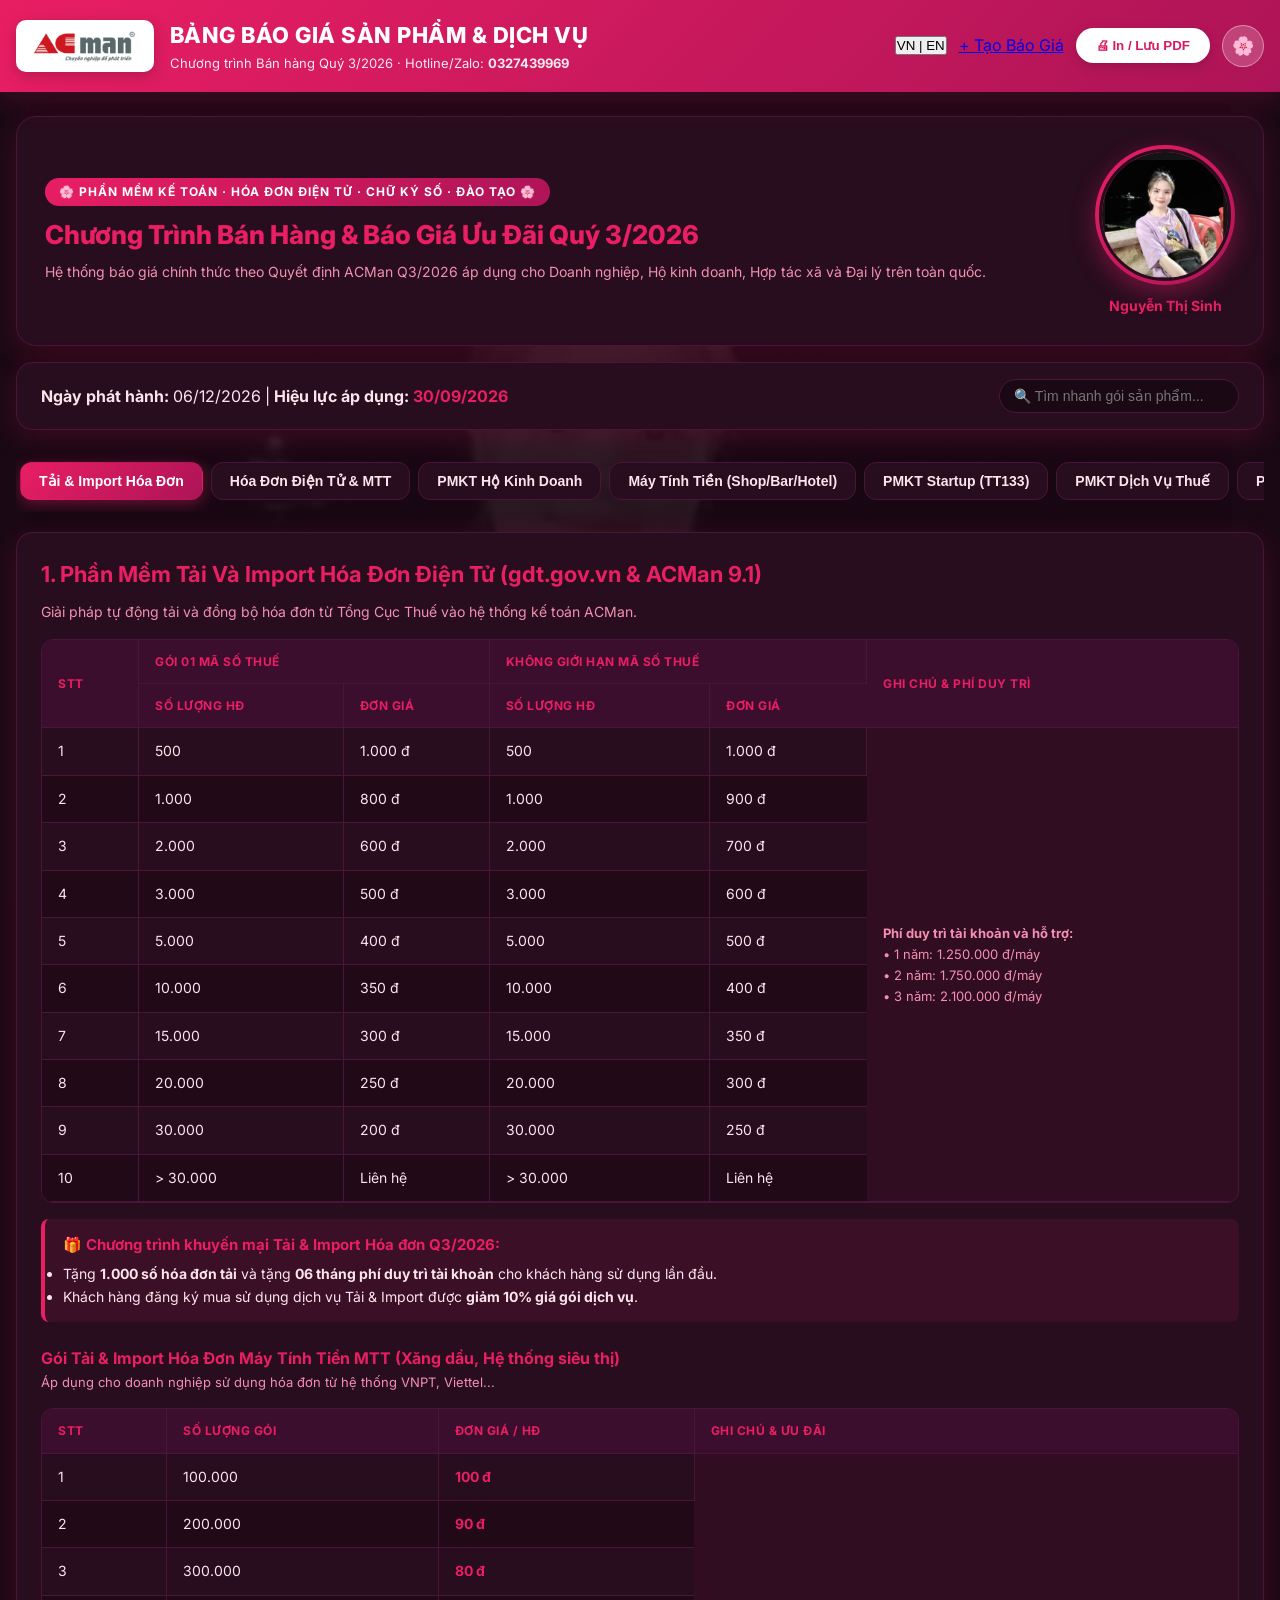
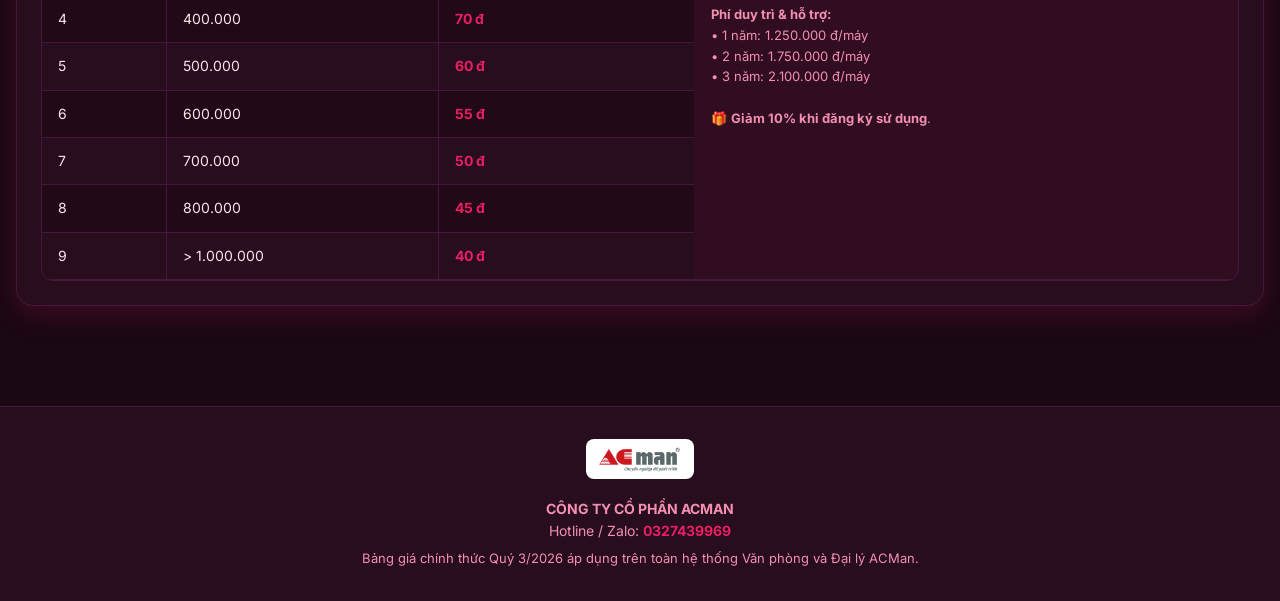
==== commit a14cea9d: "Add files via upload" ====
--- a/index.html
+++ b/index.html
@@ -10,20 +10,23 @@
 </head>
 <body>
 
-  <!-- HEADER HEADER HỒNG CÁNH SEN DÙNG LOGO MỚI -->
+  <!-- HEADER HEADER HỒNG CÁNH SEN -->
   <header class="site-header">
     <div class="container">
       <div class="brand-row">
         <div class="brand-title">
           <img src="assets/logo.png" alt="ACMan Logo - Chuyên nghiệp để phát triển" class="header-logo-img">
           <div class="brand-text">
-            <h1>BẢNG BÁO GIÁ SẢN PHẨM & DỊCH VỤ</h1>
-            <p>Chương trình Bán hàng Quý 3/2026 · Hotline/Zalo: <strong>0327439969</strong></p>
+            <h1 id="lblHeaderTitle">BẢNG BÁO GIÁ SẢN PHẨM & DỊCH VỤ</h1>
+            <p id="lblHeaderSub">Chương trình Bán hàng Quý 3/2026 · Hotline/Zalo: <strong>0327439969</strong></p>
           </div>
         </div>
         <div class="header-actions">
-          <a href="dai-ly-bao-gia.html" class="btn-tao-bao-gia">+ Tạo Báo Giá</a>
-          <button class="btn-action" data-action="print">🖨 In / Lưu PDF</button>
+          <!-- NÚT NGUÔN NGỮ VN | EN -->
+          <button class="btn-lang" onclick="toggleMainLang()" id="btnMainLang">VN | EN</button>
+          <!-- NÚT TẠO BÁO GIÁ SÁNG CHÓI MÀU TRẮNG -->
+          <a href="dai-ly-bao-gia.html" class="btn-tao-bao-gia" id="btnCreateQuote">+ Tạo Báo Giá</a>
+          <button class="btn-action" data-action="print" id="btnPrintMain">🖨 In / Lưu PDF</button>
           <button class="theme-toggle" title="Đổi giao diện sáng/tối">🌸</button>
         </div>
       </div>
@@ -34,12 +37,9 @@
     <!-- HERO CARD VỚI ẢNH ĐẠI DIỆN NGUYỄN THỊ SINH -->
     <div class="hero-card">
       <div class="hero-content">
-        <span class="eyebrow">🌸 PHẦN MỀM KẾ TOÁN · HÓA ĐƠN ĐIỆN TỬ · CHỮ KÝ SỐ · ĐÀO TẠO 🌸</span>
-        <h2>Chương Trình Bán Hàng & Báo Giá Ưu Đãi Quý 3/2026</h2>
-        <p class="lede">Hệ thống báo giá chính thức theo Quyết định ACMan Q3/2026 áp dụng cho Doanh nghiệp, Hộ kinh doanh, Hợp tác xã và Đại lý trên toàn quốc.</p>
-        <div style="margin-top: 14px; font-weight: 700; font-size: 15px; color: var(--primary-accent);">
-          📞 Hotline / Zalo tư vấn trực tiếp: <a href="tel:0327439969" style="color:var(--primary-accent); text-decoration:none; background:rgba(233,30,99,0.15); padding:4px 12px; border-radius:15px; border:1px solid var(--primary-accent);">0327439969</a>
-        </div>
+        <span class="eyebrow" id="lblHeroEyebrow">🌸 PHẦN MỀM KẾ TOÁN · HÓA ĐƠN ĐIỆN TỬ · CHỮ KÝ SỐ · ĐÀO TẠO 🌸</span>
+        <h2 id="lblHeroTitle">Chương Trình Bán Hàng & Báo Giá Ưu Đãi Quý 3/2026</h2>
+        <p class="lede" id="lblHeroLede">Hệ thống báo giá chính thức theo Quyết định ACMan Q3/2026 áp dụng cho Doanh nghiệp, Hộ kinh doanh, Hợp tác xã và Đại lý trên toàn quốc.</p>
       </div>
 
       <!-- KHUNG ẢNH ĐẠI DIỆN NGUYỄN THỊ SINH -->
@@ -48,16 +48,14 @@
           <img src="assets/bg_person.png" alt="Nguyễn Thị Sinh - ACMan" class="avatar-img">
         </div>
         <div class="avatar-name">Nguyễn Thị Sinh</div>
-        <div class="avatar-role">Tư Vấn & Hỗ Trợ Báo Giá · 0327439969</div>
       </div>
     </div>
 
     <!-- KHU VỰC TÌM KIẾM NHANH & NGÀY ÁP DỤNG -->
     <div class="section-card" style="margin-top:16px; padding:16px 24px; display:flex; justify-content:space-between; align-items:center; flex-wrap:wrap; gap:12px;">
       <div>
-        <strong>Ngày phát hành:</strong> <span data-quote-issue>18/08/2026</span> | 
-        <strong>Hiệu lực áp dụng:</strong> <span data-quote-expiry style="color:var(--primary-accent); font-weight:700;">30/09/2026</span> |
-        <strong>Tư vấn viên:</strong> <span style="color:var(--primary-accent); font-weight:700;">Nguyễn Thị Sinh (0327439969)</span>
+        <strong id="lblIssueDateTitle">Ngày phát hành:</strong> <span data-quote-issue>18/08/2026</span> | 
+        <strong id="lblExpiryDateTitle">Hiệu lực áp dụng:</strong> <span data-quote-expiry style="color:var(--primary-accent); font-weight:700;">30/09/2026</span>
       </div>
       <div>
         <input type="text" id="search-input" placeholder="🔍 Tìm nhanh gói sản phẩm..." style="padding: 8px 14px; border-radius: 20px; border: 1px solid var(--border-color); background: var(--bg-color); color: var(--text-main); font-size: 14px; outline: none; width: 240px;">
@@ -66,19 +64,19 @@
 
     <!-- TABS NAVIGATION (12 TAB SẢN PHẨM QUÝ 3/2026) -->
     <nav class="tabs-wrap">
-      <button class="tab-btn active" data-tab="tab-sme">Tải & Import Hóa Đơn</button>
-      <button class="tab-btn" data-tab="tab-hddt">Hóa Đơn Điện Tử & MTT</button>
-      <button class="tab-btn" data-tab="tab-hkd">PMKT Hộ Kinh Doanh</button>
-      <button class="tab-btn" data-tab="tab-mtt">Máy Tính Tiền (Shop/Bar/Hotel)</button>
-      <button class="tab-btn" data-tab="tab-startup">PMKT Startup (TT133)</button>
-      <button class="tab-btn" data-tab="tab-dvkt">PMKT Dịch Vụ Thuế</button>
-      <button class="tab-btn" data-tab="tab-dn">PMKT Doanh Nghiệp (TT99/SME)</button>
-      <button class="tab-btn" data-tab="tab-htx">PMKT Hợp Tác Xã (TT71)</button>
-      <button class="tab-btn" data-tab="tab-quytu">PMKT Quản Lý Quỹ (TT90)</button>
-      <button class="tab-btn" data-tab="tab-daotao">Khóa Đào Tạo Kế Toán</button>
-      <button class="tab-btn" data-tab="tab-cks">Chữ Ký Số & e-Contract</button>
-      <button class="tab-btn" data-tab="tab-khoinghiep">Gói Khởi Nghiệp Q3/2026</button>
-      <button class="tab-btn" data-tab="tab-chinhsach">Chính Sách & Khen Thưởng</button>
+      <button class="tab-btn active" data-tab="tab-sme" id="tab1">Tải & Import Hóa Đơn</button>
+      <button class="tab-btn" data-tab="tab-hddt" id="tab2">Hóa Đơn Điện Tử & MTT</button>
+      <button class="tab-btn" data-tab="tab-hkd" id="tab3">PMKT Hộ Kinh Doanh</button>
+      <button class="tab-btn" data-tab="tab-mtt" id="tab4">Máy Tính Tiền (Shop/Bar/Hotel)</button>
+      <button class="tab-btn" data-tab="tab-startup" id="tab5">PMKT Startup (TT133)</button>
+      <button class="tab-btn" data-tab="tab-dvkt" id="tab6">PMKT Dịch Vụ Thuế</button>
+      <button class="tab-btn" data-tab="tab-dn" id="tab7">PMKT Doanh Nghiệp (TT99/SME)</button>
+      <button class="tab-btn" data-tab="tab-htx" id="tab8">PMKT Hợp Tác Xã (TT71)</button>
+      <button class="tab-btn" data-tab="tab-quytu" id="tab9">PMKT Quản Lý Quỹ (TT90)</button>
+      <button class="tab-btn" data-tab="tab-daotao" id="tab10">Khóa Đào Tạo Kế Toán</button>
+      <button class="tab-btn" data-tab="tab-cks" id="tab11">Chữ Ký Số & e-Contract</button>
+      <button class="tab-btn" data-tab="tab-khoinghiep" id="tab12">Gói Khởi Nghiệp Q3/2026</button>
+      <button class="tab-btn" data-tab="tab-chinhsach" id="tab13">Chính Sách & Khen Thưởng</button>
     </nav>
 
     <!-- ==================== 1. TẢI VÀ IMPORT HÓA ĐƠN ==================== -->
@@ -547,7 +545,7 @@
       </div>
     </section>
 
-    <!-- ==================== 9. PMKT QUẢN LÝ QUỸ ==================== -->
+    <!-- ==================== 9. PMKT QUẢN LÝ QUỶ ==================== -->
     <section id="tab-quytu" class="tab-panel">
       <div class="section-card">
         <div class="product-detail-head">
@@ -726,16 +724,96 @@
 
   </main>
 
-  <!-- FOOTER DÙNG LOGO ACMAN & ĐẠI DIỆN NGUYỄN THỊ SINH -->
+  <!-- FOOTER -->
   <footer class="site-footer">
     <div class="container">
       <img src="assets/logo.png" alt="ACMan Logo" class="footer-logo-img"><br>
       <strong>CÔNG TY CỔ PHẦN ACMAN</strong><br>
-      Tư vấn viên: <strong>Nguyễn Thị Sinh</strong> · Hotline / Zalo: <strong style="color:var(--primary-accent);">0327439969</strong><br>
+      Hotline / Zalo: <strong style="color:var(--primary-accent);">0327439969</strong><br>
       <p style="font-size:13px; margin-top:6px;">Bảng giá chính thức Quý 3/2026 áp dụng trên toàn hệ thống Văn phòng và Đại lý ACMan.</p>
     </div>
   </footer>
 
   <script src="assets/script.js"></script>
+  <script>
+    // SONG NGỮ VN | EN CHO TRANG CHỦ INDEX.HTML
+    let mainLang = "VN";
+    const MAIN_I18N = {
+      VN: {
+        langBtn: "VN | EN",
+        createQuoteBtn: "+ Tạo Báo Giá",
+        printBtn: "🖨 In / Lưu PDF",
+        headerTitle: "BẢNG BÁO GIÁ SẢN PHẨM & DỊCH VỤ",
+        headerSub: "Chương trình Bán hàng Quý 3/2026 · Hotline/Zalo: <strong>0327439969</strong>",
+        heroEyebrow: "🌸 PHẦN MỀM KẾ TOÁN · HÓA ĐƠN ĐIỆN TỬ · CHỮ KÝ SỐ · ĐÀO TẠO 🌸",
+        heroTitle: "Chương Trình Bán Hàng & Báo Giá Ưu Đãi Quý 3/2026",
+        heroLede: "Hệ thống báo giá chính thức theo Quyết định ACMan Q3/2026 áp dụng cho Doanh nghiệp, Hộ kinh doanh, Hợp tác xã và Đại lý trên toàn quốc.",
+        issueTitle: "Ngày phát hành:",
+        expiryTitle: "Hiệu lực áp dụng:",
+        tab1: "Tải & Import Hóa Đơn",
+        tab2: "Hóa Đơn Điện Tử & MTT",
+        tab3: "PMKT Hộ Kinh Doanh",
+        tab4: "Máy Tính Tiền (Shop/Bar/Hotel)",
+        tab5: "PMKT Startup (TT133)",
+        tab6: "PMKT Dịch Vụ Thuế",
+        tab7: "PMKT Doanh Nghiệp (TT99/SME)",
+        tab8: "PMKT Hợp Tác Xã (TT71)",
+        tab9: "PMKT Quản Lý Quỹ (TT90)",
+        tab10: "Khóa Đào Tạo Kế Toán",
+        tab11: "Chữ Ký Số & e-Contract",
+        tab12: "Gói Khởi Nghiệp Q3/2026",
+        tab13: "Chính Sách & Khen Thưởng"
+      },
+      EN: {
+        langBtn: "EN | VN",
+        createQuoteBtn: "+ Create Quotation",
+        printBtn: "🖨 Print / Save PDF",
+        headerTitle: "PRODUCTS & SERVICES PRICE LIST",
+        headerSub: "ACMan Q3/2026 Sales Program · Hotline/Zalo: <strong>0327439969</strong>",
+        heroEyebrow: "🌸 ACCOUNTING SOFTWARE · E-INVOICE · DIGITAL SIGNATURE · TRAINING 🌸",
+        heroTitle: "Special Sales & Discount Program Q3/2026",
+        heroLede: "Official quotation system according to ACMan Q3/2026 decision for Enterprises, Household Businesses, Cooperatives & Agents nationwide.",
+        issueTitle: "Issue Date:",
+        expiryTitle: "Effective Until:",
+        tab1: "Download & Import E-Invoice",
+        tab2: "E-Invoice & POS E-Invoice",
+        tab3: "Household Accounting",
+        tab4: "POS Software (Shop/Bar/Hotel)",
+        tab5: "Startup Accounting (TT133)",
+        tab6: "Tax Service Accounting",
+        tab7: "Enterprise Accounting (TT99/SME)",
+        tab8: "Cooperative Accounting (TT71)",
+        tab9: "Financial Fund Accounting (TT90)",
+        tab10: "Accounting Training Courses",
+        tab11: "Digital Signature & e-Contract",
+        tab12: "Startup Packages Q3/2026",
+        tab13: "Promotional Policies & Rewards"
+      }
+    };
+
+    function toggleMainLang() {
+      mainLang = mainLang === "VN" ? "EN" : "VN";
+      applyMainLang();
+    }
+
+    function applyMainLang() {
+      const t = MAIN_I18N[mainLang];
+      document.getElementById("btnMainLang").textContent = t.langBtn;
+      document.getElementById("btnCreateQuote").textContent = t.createQuoteBtn;
+      document.getElementById("btnPrintMain").textContent = t.printBtn;
+      document.getElementById("lblHeaderTitle").textContent = t.headerTitle;
+      document.getElementById("lblHeaderSub").innerHTML = t.headerSub;
+      document.getElementById("lblHeroEyebrow").textContent = t.heroEyebrow;
+      document.getElementById("lblHeroTitle").textContent = t.heroTitle;
+      document.getElementById("lblHeroLede").textContent = t.heroLede;
+      document.getElementById("lblIssueDateTitle").textContent = t.issueTitle;
+      document.getElementById("lblExpiryDateTitle").textContent = t.expiryTitle;
+      
+      for(let i=1; i<=13; i++) {
+        const el = document.getElementById("tab"+i);
+        if(el) el.textContent = t["tab"+i];
+      }
+    }
+  </script>
 </body>
 </html>
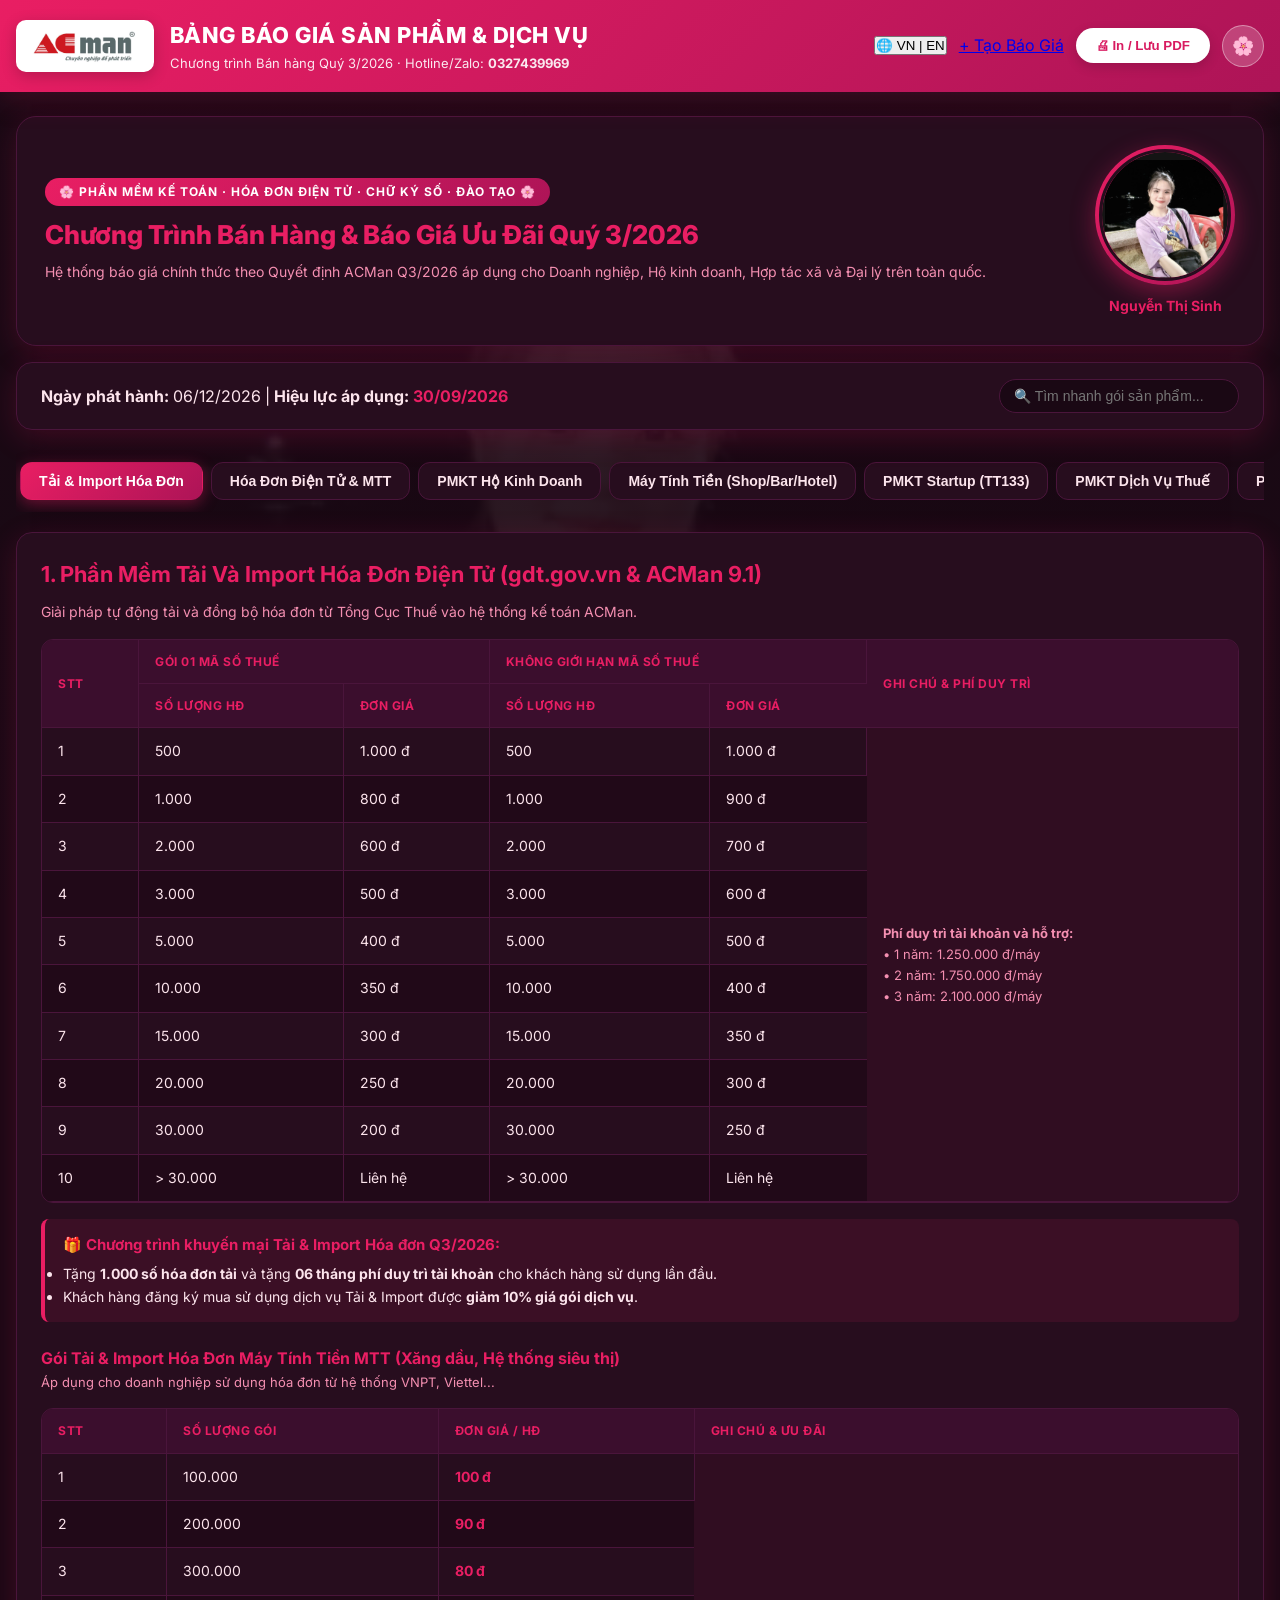
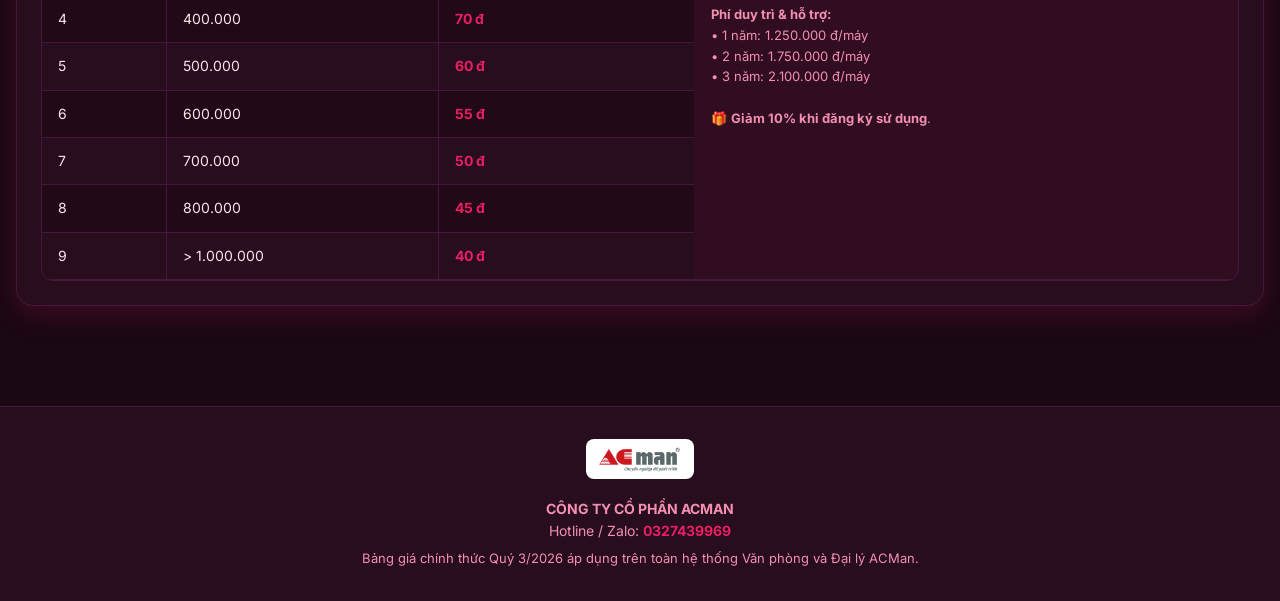
==== commit cac3976b: "Add files via upload" ====
--- a/index.html
+++ b/index.html
@@ -22,11 +22,16 @@
           </div>
         </div>
         <div class="header-actions">
-          <!-- NÚT NGUÔN NGỮ VN | EN -->
-          <button class="btn-lang" onclick="toggleMainLang()" id="btnMainLang">VN | EN</button>
+          <!-- NÚT NGÔN NGỮ PILL TRẮNG CHUẨN VN | EN -->
+          <button class="lang-pill-btn" onclick="toggleMainLang()" id="btnMainLang">
+            <span class="globe-icon">🌐</span>
+            <span class="lang-opt active" id="optVN">VN</span>
+            <span class="lang-sep">|</span>
+            <span class="lang-opt" id="optEN">EN</span>
+          </button>
           <!-- NÚT TẠO BÁO GIÁ SÁNG CHÓI MÀU TRẮNG -->
           <a href="dai-ly-bao-gia.html" class="btn-tao-bao-gia" id="btnCreateQuote">+ Tạo Báo Giá</a>
-          <button class="btn-action" data-action="print" id="btnPrintMain">🖨 In / Lưu PDF</button>
+          <button class="btn-action" onclick="window.print()" id="btnPrintMain">🖨 In / Lưu PDF</button>
           <button class="theme-toggle" title="Đổi giao diện sáng/tối">🌸</button>
         </div>
       </div>
@@ -740,7 +745,6 @@
     let mainLang = "VN";
     const MAIN_I18N = {
       VN: {
-        langBtn: "VN | EN",
         createQuoteBtn: "+ Tạo Báo Giá",
         printBtn: "🖨 In / Lưu PDF",
         headerTitle: "BẢNG BÁO GIÁ SẢN PHẨM & DỊCH VỤ",
@@ -765,7 +769,6 @@
         tab13: "Chính Sách & Khen Thưởng"
       },
       EN: {
-        langBtn: "EN | VN",
         createQuoteBtn: "+ Create Quotation",
         printBtn: "🖨 Print / Save PDF",
         headerTitle: "PRODUCTS & SERVICES PRICE LIST",
@@ -798,7 +801,17 @@
 
     function applyMainLang() {
       const t = MAIN_I18N[mainLang];
-      document.getElementById("btnMainLang").textContent = t.langBtn;
+      const optVN = document.getElementById("optVN");
+      const optEN = document.getElementById("optEN");
+      
+      if (mainLang === "VN") {
+        optVN.classList.add("active");
+        optEN.classList.remove("active");
+      } else {
+        optEN.classList.add("active");
+        optVN.classList.remove("active");
+      }
+
       document.getElementById("btnCreateQuote").textContent = t.createQuoteBtn;
       document.getElementById("btnPrintMain").textContent = t.printBtn;
       document.getElementById("lblHeaderTitle").textContent = t.headerTitle;
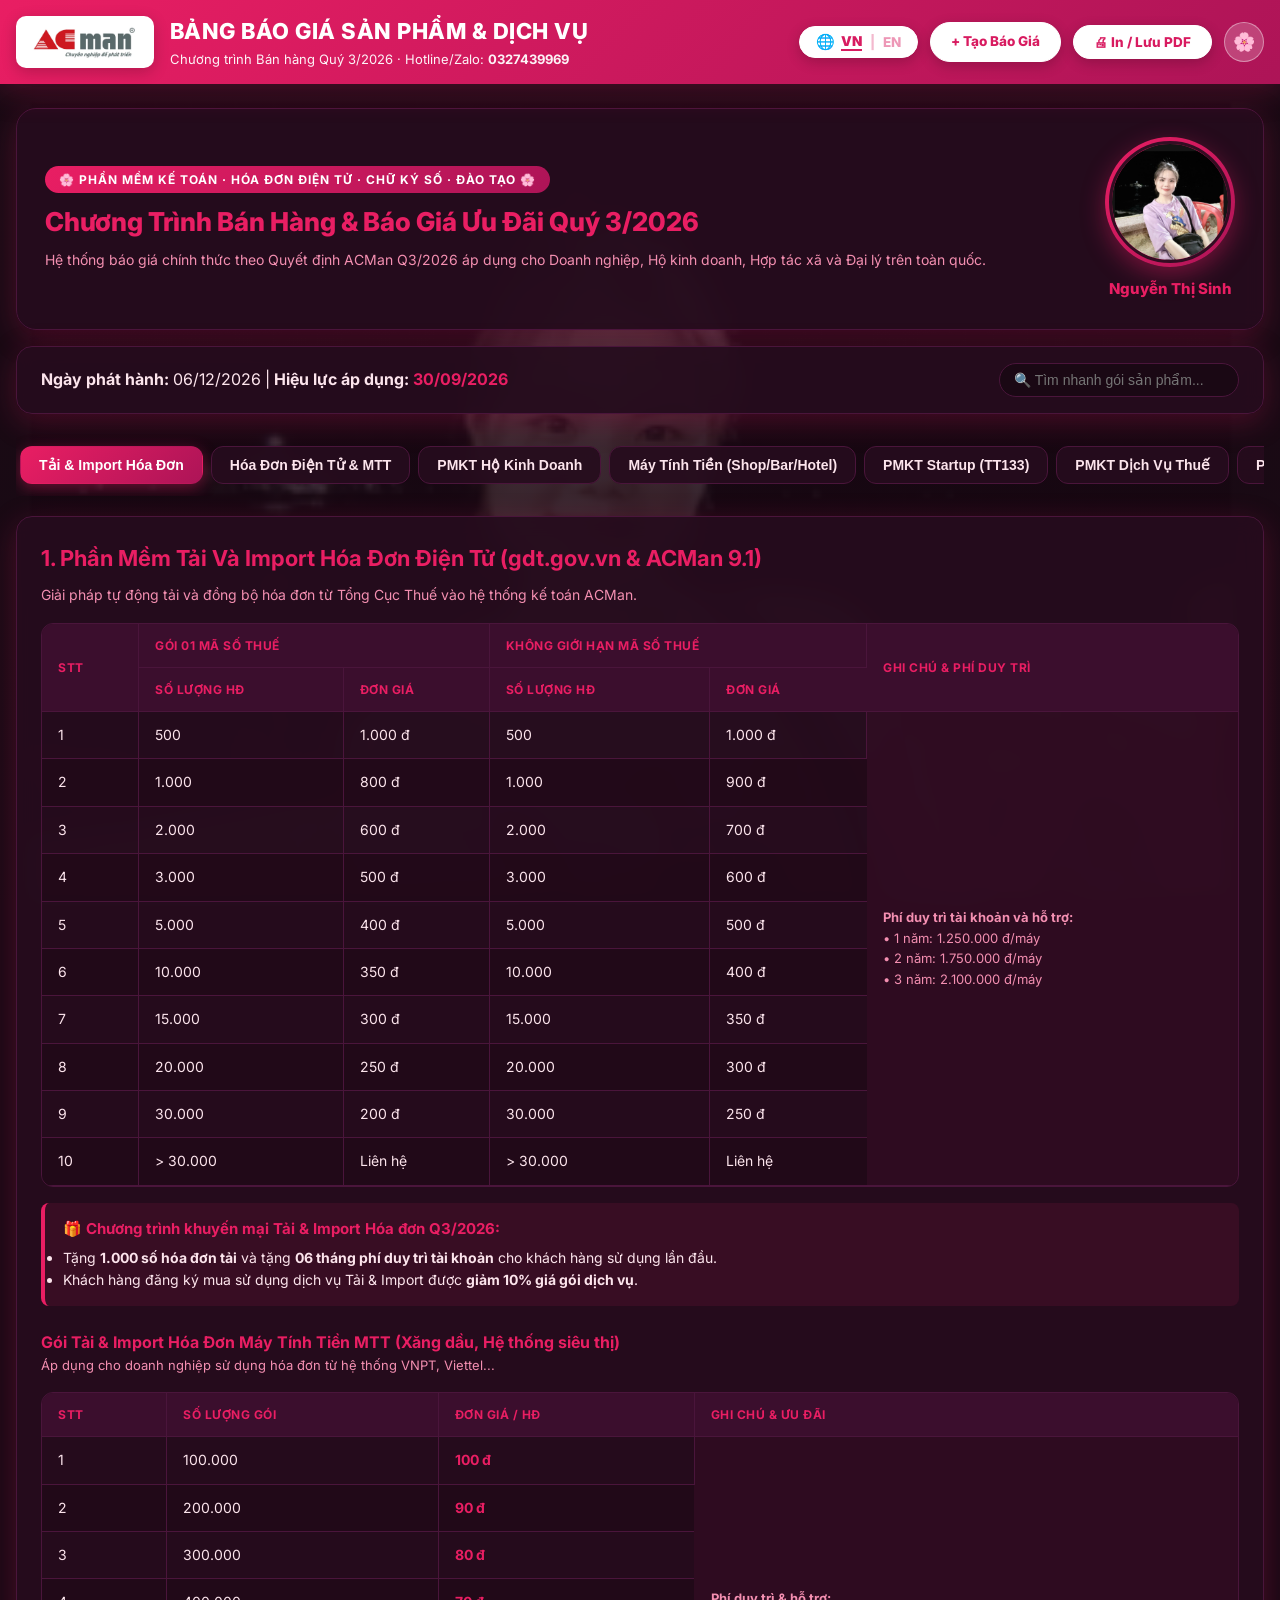
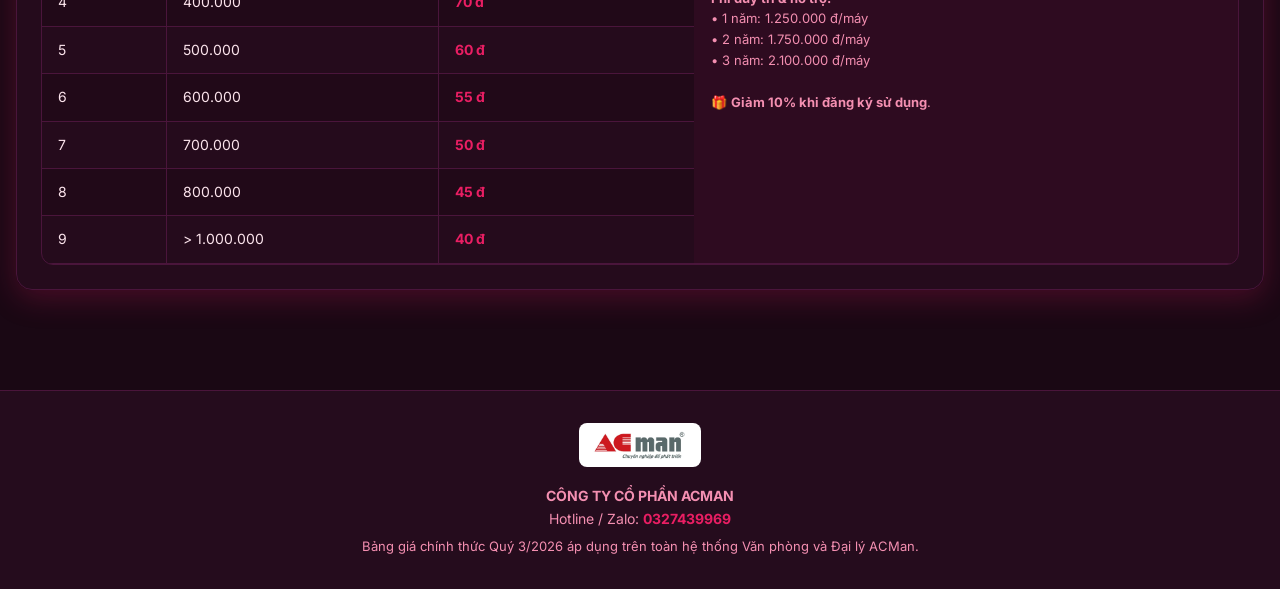
==== commit 42b0a881: "Add files via upload" ====
--- a/index.html
+++ b/index.html
@@ -7,6 +7,157 @@
   <link rel="preconnect" href="https://fonts.googleapis.com">
   <link href="https://fonts.googleapis.com/css2?family=Inter:wght@400;500;600;700;800&display=swap" rel="stylesheet">
   <link rel="stylesheet" href="assets/style.css">
+  <style>
+    /* ĐẢM BẢO 100% CÁC NÚT HEADER ĐỀU CÓ STYLE PILL TRẮNG CHUẨN ĐẸP NHƯ ẢNH 4 */
+    .btn-pill-white,
+    .btn-tao-bao-gia,
+    .btn-action,
+    .lang-pill-btn,
+    .btn-back {
+      background-color: #ffffff !important;
+      color: #d81b60 !important;
+      font-weight: 800 !important;
+      font-size: 13.5px !important;
+      padding: 8px 20px !important;
+      border-radius: 24px !important;
+      text-decoration: none !important;
+      display: inline-flex !important;
+      align-items: center !important;
+      justify-content: center !important;
+      gap: 6px !important;
+      box-shadow: 0 4px 14px rgba(0, 0, 0, 0.2) !important;
+      transition: all 0.2s ease-in-out !important;
+      border: 1.5px solid #ffffff !important;
+      cursor: pointer !important;
+      white-space: nowrap !important;
+      font-family: inherit !important;
+    }
+
+    .btn-pill-white:hover,
+    .btn-tao-bao-gia:hover,
+    .btn-action:hover,
+    .lang-pill-btn:hover,
+    .btn-back:hover {
+      background-color: #fff0f5 !important;
+      color: #ad1457 !important;
+      transform: translateY(-2px) scale(1.03) !important;
+      box-shadow: 0 6px 20px rgba(0, 0, 0, 0.3) !important;
+    }
+
+    .lang-pill-btn {
+      padding: 6px 16px !important;
+    }
+
+    .lang-pill-btn .globe-icon {
+      font-size: 15px;
+      line-height: 1;
+    }
+
+    .lang-pill-btn .lang-opt {
+      opacity: 0.45;
+      transition: all 0.2s ease;
+      color: #d81b60;
+    }
+
+    .lang-pill-btn .lang-opt.active {
+      opacity: 1;
+      font-weight: 900;
+      color: #d81b60;
+      border-bottom: 2px solid #d81b60;
+    }
+
+    .lang-pill-btn .lang-sep {
+      opacity: 0.3;
+      margin: 0 2px;
+    }
+
+    /* FIX TRIỆT ĐỂ LỖI KHOẢNG TRẮNG VÀ 15 TRANG KHI IN */
+    @media print {
+      @page {
+        size: A4 portrait;
+        margin: 10mm 12mm;
+      }
+      html, body {
+        background: #ffffff !important;
+        background-image: none !important;
+        color: #000000 !important;
+        height: auto !important;
+        min-height: 0 !important;
+        padding: 0 !important;
+        margin: 0 !important;
+      }
+      header, .site-header, .hero-card, .tabs-wrap, .site-footer, 
+      .theme-toggle, .header-actions, .btn-action, .btn-tao-bao-gia, .lang-pill-btn,
+      #search-input, .section-card > div:nth-child(2) {
+        display: none !important;
+      }
+      .container {
+        max-width: 100% !important;
+        width: 100% !important;
+        padding: 0 !important;
+        margin: 0 !important;
+      }
+      .tab-panel {
+        display: none !important;
+      }
+      .tab-panel.active {
+        display: block !important;
+        padding: 0 !important;
+        margin: 0 !important;
+      }
+      .section-card {
+        background: #ffffff !important;
+        border: none !important;
+        box-shadow: none !important;
+        padding: 0 !important;
+        margin: 0 !important;
+      }
+      .table-scroll {
+        border: none !important;
+        overflow: visible !important;
+        margin-top: 8px !important;
+      }
+      table {
+        width: 100% !important;
+        border-collapse: collapse !important;
+        font-size: 9.5pt !important;
+        page-break-inside: auto;
+      }
+      th, td {
+        border: 1px solid #444444 !important;
+        padding: 5px 8px !important;
+        color: #000000 !important;
+        background: #ffffff !important;
+      }
+      th {
+        background-color: #f2f2f2 !important;
+        font-size: 9pt !important;
+      }
+      .highlight-price {
+        color: #000000 !important;
+        font-weight: 700 !important;
+      }
+      .note-cell {
+        color: #333333 !important;
+        background: #ffffff !important;
+      }
+      .promo-box {
+        border: 1px solid #666666 !important;
+        background: #fafafa !important;
+        color: #000000 !important;
+        margin-top: 10px !important;
+        padding: 8px 12px !important;
+        font-size: 9.5pt !important;
+      }
+      .promo-box h4 {
+        color: #000000 !important;
+        font-size: 10pt !important;
+      }
+      tr {
+        page-break-inside: avoid;
+      }
+    }
+  </style>
 </head>
 <body>
 
@@ -22,16 +173,16 @@
           </div>
         </div>
         <div class="header-actions">
-          <!-- NÚT NGÔN NGỮ PILL TRẮNG CHUẨN VN | EN -->
-          <button class="lang-pill-btn" onclick="toggleMainLang()" id="btnMainLang">
+          <!-- NÚT NGÔN NGỮ PILL TRẮNG CHUẨN VN | EN ĐỒNG BỘ NHƯ ẢNH 4 -->
+          <button class="lang-pill-btn btn-pill-white" onclick="toggleMainLang()" id="btnMainLang">
             <span class="globe-icon">🌐</span>
             <span class="lang-opt active" id="optVN">VN</span>
             <span class="lang-sep">|</span>
             <span class="lang-opt" id="optEN">EN</span>
           </button>
-          <!-- NÚT TẠO BÁO GIÁ SÁNG CHÓI MÀU TRẮNG -->
-          <a href="dai-ly-bao-gia.html" class="btn-tao-bao-gia" id="btnCreateQuote">+ Tạo Báo Giá</a>
-          <button class="btn-action" onclick="window.print()" id="btnPrintMain">🖨 In / Lưu PDF</button>
+          <!-- NÚT TẠO BÁO GIÁ SÁNG CHÓI MÀU TRẮNG ĐỒNG BỘ NHƯ ẢNH 4 -->
+          <a href="dai-ly-bao-gia.html" class="btn-tao-bao-gia btn-pill-white" id="btnCreateQuote">+ Tạo Báo Giá</a>
+          <button class="btn-action btn-pill-white" onclick="printActiveTab()" id="btnPrintMain">🖨 In / Lưu PDF</button>
           <button class="theme-toggle" title="Đổi giao diện sáng/tối">🌸</button>
         </div>
       </div>
@@ -741,7 +892,7 @@
 
   <script src="assets/script.js"></script>
   <script>
-    // SONG NGỮ VN | EN CHO TRANG CHỦ INDEX.HTML
+    // MẶC ĐỊNH LÀ TIẾNG VIỆT (VN), CHỈ ĐỔI SANG ANH KHI BẤM NÚT
     let mainLang = "VN";
     const MAIN_I18N = {
       VN: {
@@ -827,6 +978,10 @@
         if(el) el.textContent = t["tab"+i];
       }
     }
+
+    function printActiveTab() {
+      window.print();
+    }
   </script>
 </body>
 </html>
--- a/assets/style.css
+++ b/assets/style.css
@@ -3,7 +3,6 @@
    ============================================================ */
 
 :root {
-  /* Tông màu chủ đạo Hồng Cánh Sen (Lotus Pink Palette) */
   --primary: #d81b60;
   --primary-hover: #c2185b;
   --primary-light: #fce4ec;
@@ -11,23 +10,21 @@
   --primary-gradient: linear-gradient(135deg, #e91e63 0%, #ad1457 100%);
   --secondary: #880e4f;
   
-  /* Chế độ Tối (Dark mode - Mặc định) */
   --bg-color: #1a0814;
-  --card-bg: #270d1e;
+  --card-bg: rgba(39, 13, 30, 0.92);
   --text-main: #fce4ec;
   --text-muted: #f48fb1;
   --border-color: #4a153b;
   --table-header-bg: #3b0e2d;
   --table-row-hover: #340c27;
-  --table-alt-row: #210918;
+  --table-alt-row: rgba(33, 9, 24, 0.7);
   --badge-bg: #ad1457;
-  --shadow: 0 8px 30px rgba(216, 27, 96, 0.2);
+  --shadow: 0 8px 30px rgba(216, 27, 96, 0.25);
 }
 
 [data-theme="light"] {
-  /* Chế độ Sáng (Light mode) */
   --bg-color: #fff0f5;
-  --card-bg: #ffffff;
+  --card-bg: rgba(255, 255, 255, 0.94);
   --text-main: #2b081e;
   --text-muted: #880e4f;
   --border-color: #f8bbd0;
@@ -51,15 +48,14 @@
   line-height: 1.6;
   transition: background-color 0.3s ease, color 0.3s ease;
   min-height: 100vh;
-  /* Thêm hình ảnh background nhẹ mờ phía sau */
-  background-image: linear-gradient(to bottom, rgba(26, 8, 20, 0.88), rgba(26, 8, 20, 0.96)), url('bg_person.png');
+  background-image: linear-gradient(to bottom, rgba(26, 8, 20, 0.78), rgba(26, 8, 20, 0.92)), url('bg_person.png');
   background-size: cover;
   background-position: center top;
   background-attachment: fixed;
 }
 
 [data-theme="light"] body {
-  background-image: linear-gradient(to bottom, rgba(255, 240, 245, 0.88), rgba(255, 240, 245, 0.96)), url('bg_person.png');
+  background-image: linear-gradient(to bottom, rgba(255, 240, 245, 0.78), rgba(255, 240, 245, 0.92)), url('bg_person.png');
 }
 
 .container {
@@ -72,7 +68,7 @@
 .site-header {
   background: var(--primary-gradient);
   color: #ffffff;
-  padding: 18px 0;
+  padding: 14px 0;
   box-shadow: var(--shadow);
   position: sticky;
   top: 0;
@@ -106,17 +102,82 @@
   font-size: 22px;
   font-weight: 800;
   letter-spacing: 0.5px;
+  color: #ffffff !important;
 }
 
 .brand-text p {
   font-size: 13px;
-  opacity: 0.9;
+  opacity: 0.95;
+  color: #ffffff !important;
 }
 
 .header-actions {
   display: flex;
   align-items: center;
   gap: 12px;
+}
+
+/* TẤT CẢ CÁC NÚT HEADER ĐỀU CÓ STYLE PILL TRẮNG CHUẨN NHƯ ẢNH 4 */
+.btn-pill-white,
+.btn-tao-bao-gia,
+.btn-action,
+.lang-pill-btn,
+.btn-back {
+  background-color: #ffffff !important;
+  color: #d81b60 !important;
+  font-weight: 800 !important;
+  font-size: 13.5px !important;
+  padding: 8px 20px !important;
+  border-radius: 24px !important;
+  text-decoration: none !important;
+  display: inline-flex !important;
+  align-items: center !important;
+  justify-content: center !important;
+  gap: 6px !important;
+  box-shadow: 0 4px 14px rgba(0, 0, 0, 0.2) !important;
+  transition: all 0.2s ease-in-out !important;
+  border: 1.5px solid #ffffff !important;
+  cursor: pointer !important;
+  white-space: nowrap !important;
+  font-family: inherit !important;
+}
+
+.btn-pill-white:hover,
+.btn-tao-bao-gia:hover,
+.btn-action:hover,
+.lang-pill-btn:hover,
+.btn-back:hover {
+  background-color: #fff0f5 !important;
+  color: #ad1457 !important;
+  transform: translateY(-2px) scale(1.03) !important;
+  box-shadow: 0 6px 20px rgba(0, 0, 0, 0.3) !important;
+}
+
+.lang-pill-btn {
+  padding: 6px 16px !important;
+}
+
+.lang-pill-btn .globe-icon {
+  font-size: 15px;
+  line-height: 1;
+}
+
+.lang-pill-btn .lang-opt {
+  opacity: 0.45;
+  transition: all 0.2s ease;
+  color: #d81b60;
+}
+
+.lang-pill-btn .lang-opt.active {
+  opacity: 1;
+  font-weight: 900;
+  color: #d81b60;
+  border-bottom: 2px solid #d81b60;
+}
+
+.lang-pill-btn .lang-sep {
+  opacity: 0.3;
+  margin: 0 2px;
 }
 
 .theme-toggle {
@@ -124,8 +185,8 @@
   border: 1px solid rgba(255, 255, 255, 0.4);
   color: #fff;
   font-size: 18px;
-  width: 42px;
-  height: 42px;
+  width: 40px;
+  height: 40px;
   border-radius: 50%;
   cursor: pointer;
   display: flex;
@@ -139,29 +200,7 @@
   transform: scale(1.05);
 }
 
-.btn-action {
-  background: #ffffff;
-  color: var(--primary);
-  font-weight: 700;
-  padding: 10px 20px;
-  border-radius: 24px;
-  text-decoration: none;
-  border: none;
-  cursor: pointer;
-  transition: all 0.2s ease;
-  box-shadow: 0 4px 12px rgba(0,0,0,0.15);
-  display: inline-flex;
-  align-items: center;
-  gap: 8px;
-}
-
-.btn-action:hover {
-  background: #fff0f5;
-  transform: translateY(-2px);
-  box-shadow: 0 6px 16px rgba(0,0,0,0.2);
-}
-
-/* Hero Section Khung Banner có hình đại diện */
+/* Hero Section */
 .hero-card {
   background: var(--card-bg);
   border: 1px solid var(--border-color);
@@ -173,6 +212,7 @@
   align-items: center;
   gap: 32px;
   flex-wrap: wrap;
+  backdrop-filter: blur(10px);
 }
 
 .hero-content {
@@ -215,8 +255,8 @@
 }
 
 .avatar-img-frame {
-  width: 140px;
-  height: 140px;
+  width: 130px;
+  height: 130px;
   border-radius: 50%;
   padding: 4px;
   background: var(--primary-gradient);
@@ -237,15 +277,10 @@
 }
 
 .avatar-name {
-  font-size: 14px;
-  font-weight: 700;
+  font-size: 15px;
+  font-weight: 800;
   color: var(--primary-accent);
   margin-top: 10px;
-}
-
-.avatar-role {
-  font-size: 12px;
-  color: var(--text-muted);
 }
 
 /* Tabs Navigation */
@@ -270,6 +305,7 @@
   cursor: pointer;
   white-space: nowrap;
   transition: all 0.2s ease;
+  backdrop-filter: blur(8px);
 }
 
 .tab-btn:hover {
@@ -428,43 +464,125 @@
 }
 
 .footer-logo-img {
-  height: 40px;
+  height: 44px;
   background: #ffffff;
-  padding: 4px 10px;
+  padding: 4px 12px;
   border-radius: 8px;
   margin-bottom: 12px;
 }
 
-/* Print styles */
+/* FIX TOÀN DIỆN LỖI IN THỪA KHOẢNG TRẮNG */
 @media print {
-  .site-header, .tabs-wrap, .theme-toggle, .header-actions, .hero-avatar-box {
+  @page {
+    size: A4 portrait;
+    margin: 10mm 12mm;
+  }
+
+  html, body {
+    background: #ffffff !important;
+    background-image: none !important;
+    color: #000000 !important;
+    height: auto !important;
+    min-height: 0 !important;
+    padding: 0 !important;
+    margin: 0 !important;
+  }
+
+  /* ẨN TOÀN BỘ CÁC THÀNH PHẦN THỪA KHI IN */
+  header, .site-header, .hero-card, .tabs-wrap, .site-footer, 
+  .theme-toggle, .header-actions, .btn-action, .btn-tao-bao-gia, .lang-pill-btn,
+  #search-input, .section-card > div:nth-child(2) {
     display: none !important;
   }
+
+  .container {
+    max-width: 100% !important;
+    width: 100% !important;
+    padding: 0 !important;
+    margin: 0 !important;
+  }
+
+  /* ẨN TẤT CẢ CÁC TAB KHÔNG PHẢI TAB ACTIVE */
   .tab-panel {
+    display: none !important;
+  }
+
+  .tab-panel.active {
     display: block !important;
-  }
-  body {
-    background: #fff !important;
-    color: #000 !important;
-    background-image: none !important;
-  }
+    padding: 0 !important;
+    margin: 0 !important;
+  }
+
   .section-card {
-    border: 1px solid #ccc !important;
+    background: #ffffff !important;
+    border: none !important;
     box-shadow: none !important;
-    break-inside: avoid;
-  }
-}
-
-@media (max-width: 768px) {
-  .brand-row {
-    flex-direction: column;
-    align-items: flex-start;
-  }
-  .hero-card {
-    flex-direction: column;
-    text-align: center;
-  }
-  .section-card {
-    padding: 16px;
-  }
-}
+    padding: 0 !important;
+    margin: 0 !important;
+  }
+
+  .product-detail-head h3 {
+    color: #000000 !important;
+    font-size: 16pt !important;
+    margin-bottom: 4px !important;
+  }
+
+  .product-detail-head p {
+    color: #555555 !important;
+    font-size: 10pt !important;
+    margin-bottom: 10px !important;
+  }
+
+  .table-scroll {
+    border: none !important;
+    overflow: visible !important;
+    margin-top: 8px !important;
+  }
+
+  table {
+    width: 100% !important;
+    border-collapse: collapse !important;
+    font-size: 9.5pt !important;
+    page-break-inside: auto;
+  }
+
+  th, td {
+    border: 1px solid #444444 !important;
+    padding: 5px 8px !important;
+    color: #000000 !important;
+    background: #ffffff !important;
+  }
+
+  th {
+    background-color: #f2f2f2 !important;
+    font-size: 9pt !important;
+  }
+
+  .highlight-price {
+    color: #000000 !important;
+    font-weight: 700 !important;
+  }
+
+  .note-cell {
+    color: #333333 !important;
+    background: #ffffff !important;
+  }
+
+  .promo-box {
+    border: 1px solid #666666 !important;
+    background: #fafafa !important;
+    color: #000000 !important;
+    margin-top: 10px !important;
+    padding: 8px 12px !important;
+    font-size: 9.5pt !important;
+  }
+
+  .promo-box h4 {
+    color: #000000 !important;
+    font-size: 10pt !important;
+  }
+
+  tr {
+    page-break-inside: avoid;
+  }
+}
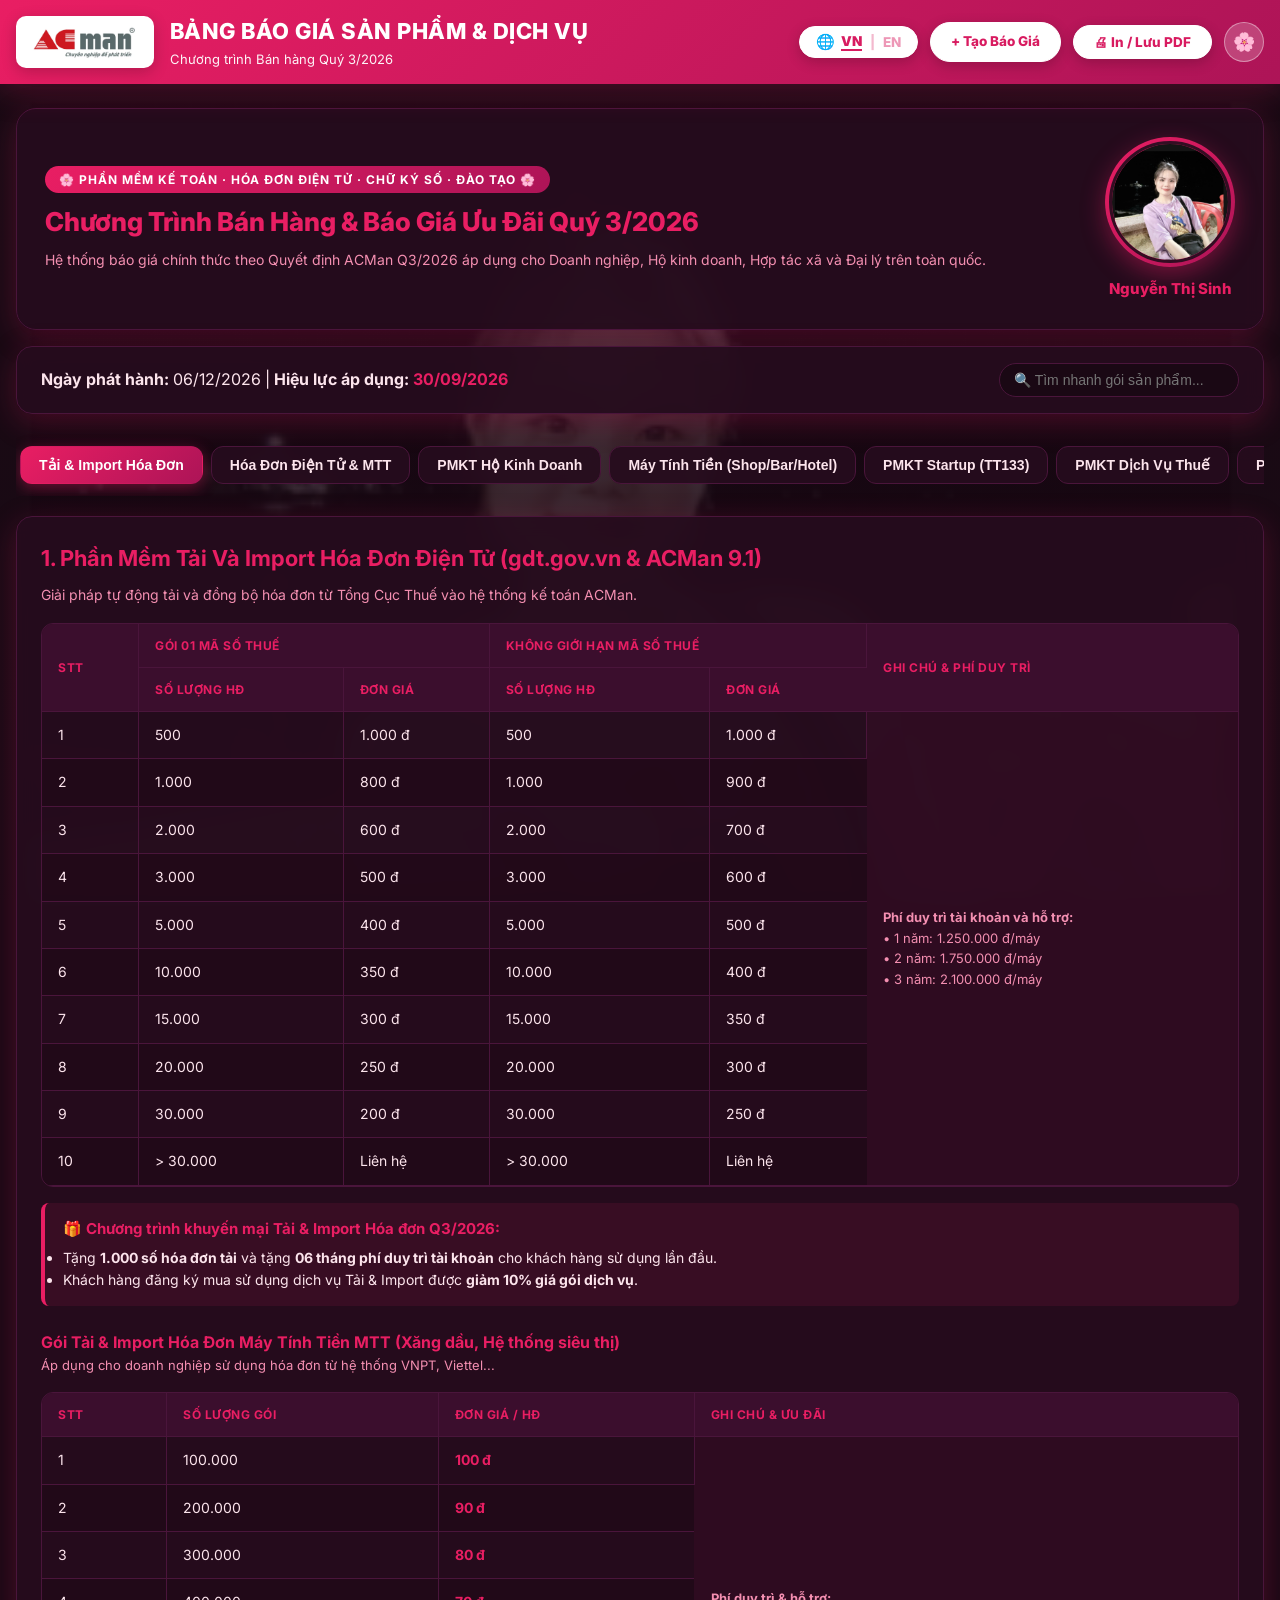
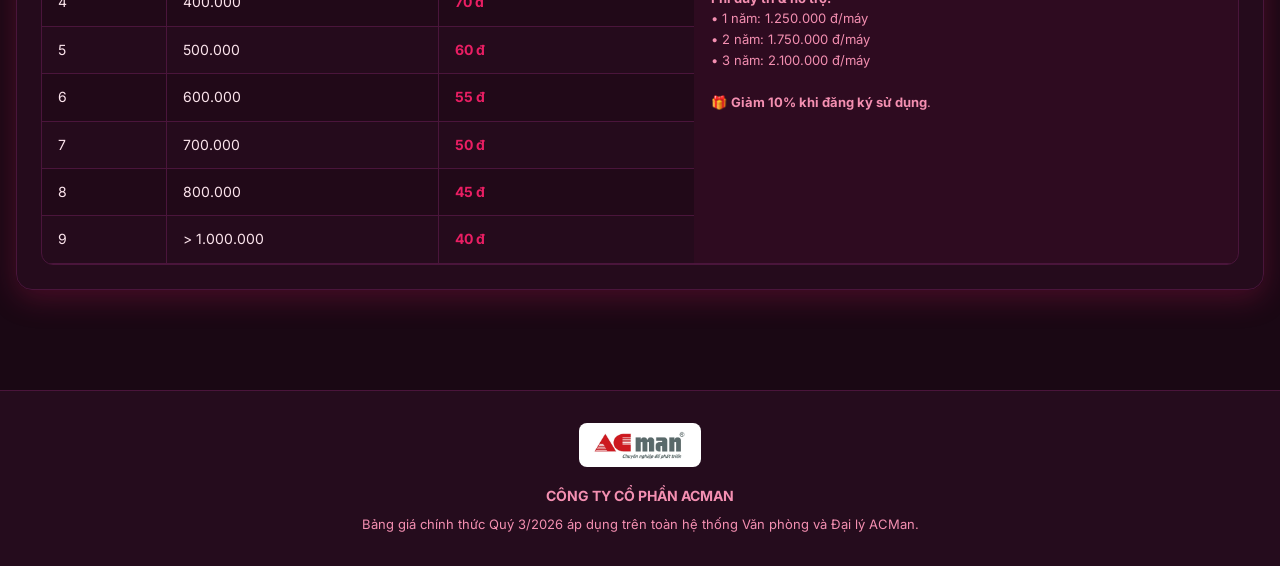
==== commit 56ef0da0: "Add files via upload" ====
--- a/index.html
+++ b/index.html
@@ -3,7 +3,10 @@
 <head>
   <meta charset="UTF-8">
   <meta name="viewport" content="width=device-width, initial-scale=1.0">
-  <title>BẢNG BÁO GIÁ ACMAN - QUÝ 3/2026 (HỒNG CÁNH SEN)</title>
+  <title>BẢNG BÁO GIÁ ACMAN - QUÝ 3/2026</title>
+  <meta name="description" content="Bảng báo giá sản phẩm & dịch vụ ACMan Quý 3/2026">
+  <meta property="og:title" content="BẢNG BÁO GIÁ ACMAN - QUÝ 3/2026">
+  <meta property="og:description" content="Chương trình Bán hàng & Sản phẩm ACMan Quý 3/2026">
   <link rel="preconnect" href="https://fonts.googleapis.com">
   <link href="https://fonts.googleapis.com/css2?family=Inter:wght@400;500;600;700;800&display=swap" rel="stylesheet">
   <link rel="stylesheet" href="assets/style.css">
@@ -169,7 +172,7 @@
           <img src="assets/logo.png" alt="ACMan Logo - Chuyên nghiệp để phát triển" class="header-logo-img">
           <div class="brand-text">
             <h1 id="lblHeaderTitle">BẢNG BÁO GIÁ SẢN PHẨM & DỊCH VỤ</h1>
-            <p id="lblHeaderSub">Chương trình Bán hàng Quý 3/2026 · Hotline/Zalo: <strong>0327439969</strong></p>
+            <p id="lblHeaderSub">Chương trình Bán hàng Quý 3/2026</p>
           </div>
         </div>
         <div class="header-actions">
@@ -885,7 +888,6 @@
     <div class="container">
       <img src="assets/logo.png" alt="ACMan Logo" class="footer-logo-img"><br>
       <strong>CÔNG TY CỔ PHẦN ACMAN</strong><br>
-      Hotline / Zalo: <strong style="color:var(--primary-accent);">0327439969</strong><br>
       <p style="font-size:13px; margin-top:6px;">Bảng giá chính thức Quý 3/2026 áp dụng trên toàn hệ thống Văn phòng và Đại lý ACMan.</p>
     </div>
   </footer>
@@ -899,7 +901,7 @@
         createQuoteBtn: "+ Tạo Báo Giá",
         printBtn: "🖨 In / Lưu PDF",
         headerTitle: "BẢNG BÁO GIÁ SẢN PHẨM & DỊCH VỤ",
-        headerSub: "Chương trình Bán hàng Quý 3/2026 · Hotline/Zalo: <strong>0327439969</strong>",
+        headerSub: "Chương trình Bán hàng Quý 3/2026",
         heroEyebrow: "🌸 PHẦN MỀM KẾ TOÁN · HÓA ĐƠN ĐIỆN TỬ · CHỮ KÝ SỐ · ĐÀO TẠO 🌸",
         heroTitle: "Chương Trình Bán Hàng & Báo Giá Ưu Đãi Quý 3/2026",
         heroLede: "Hệ thống báo giá chính thức theo Quyết định ACMan Q3/2026 áp dụng cho Doanh nghiệp, Hộ kinh doanh, Hợp tác xã và Đại lý trên toàn quốc.",
@@ -923,7 +925,7 @@
         createQuoteBtn: "+ Create Quotation",
         printBtn: "🖨 Print / Save PDF",
         headerTitle: "PRODUCTS & SERVICES PRICE LIST",
-        headerSub: "ACMan Q3/2026 Sales Program · Hotline/Zalo: <strong>0327439969</strong>",
+        headerSub: "ACMan Q3/2026 Sales Program",
         heroEyebrow: "🌸 ACCOUNTING SOFTWARE · E-INVOICE · DIGITAL SIGNATURE · TRAINING 🌸",
         heroTitle: "Special Sales & Discount Program Q3/2026",
         heroLede: "Official quotation system according to ACMan Q3/2026 decision for Enterprises, Household Businesses, Cooperatives & Agents nationwide.",
